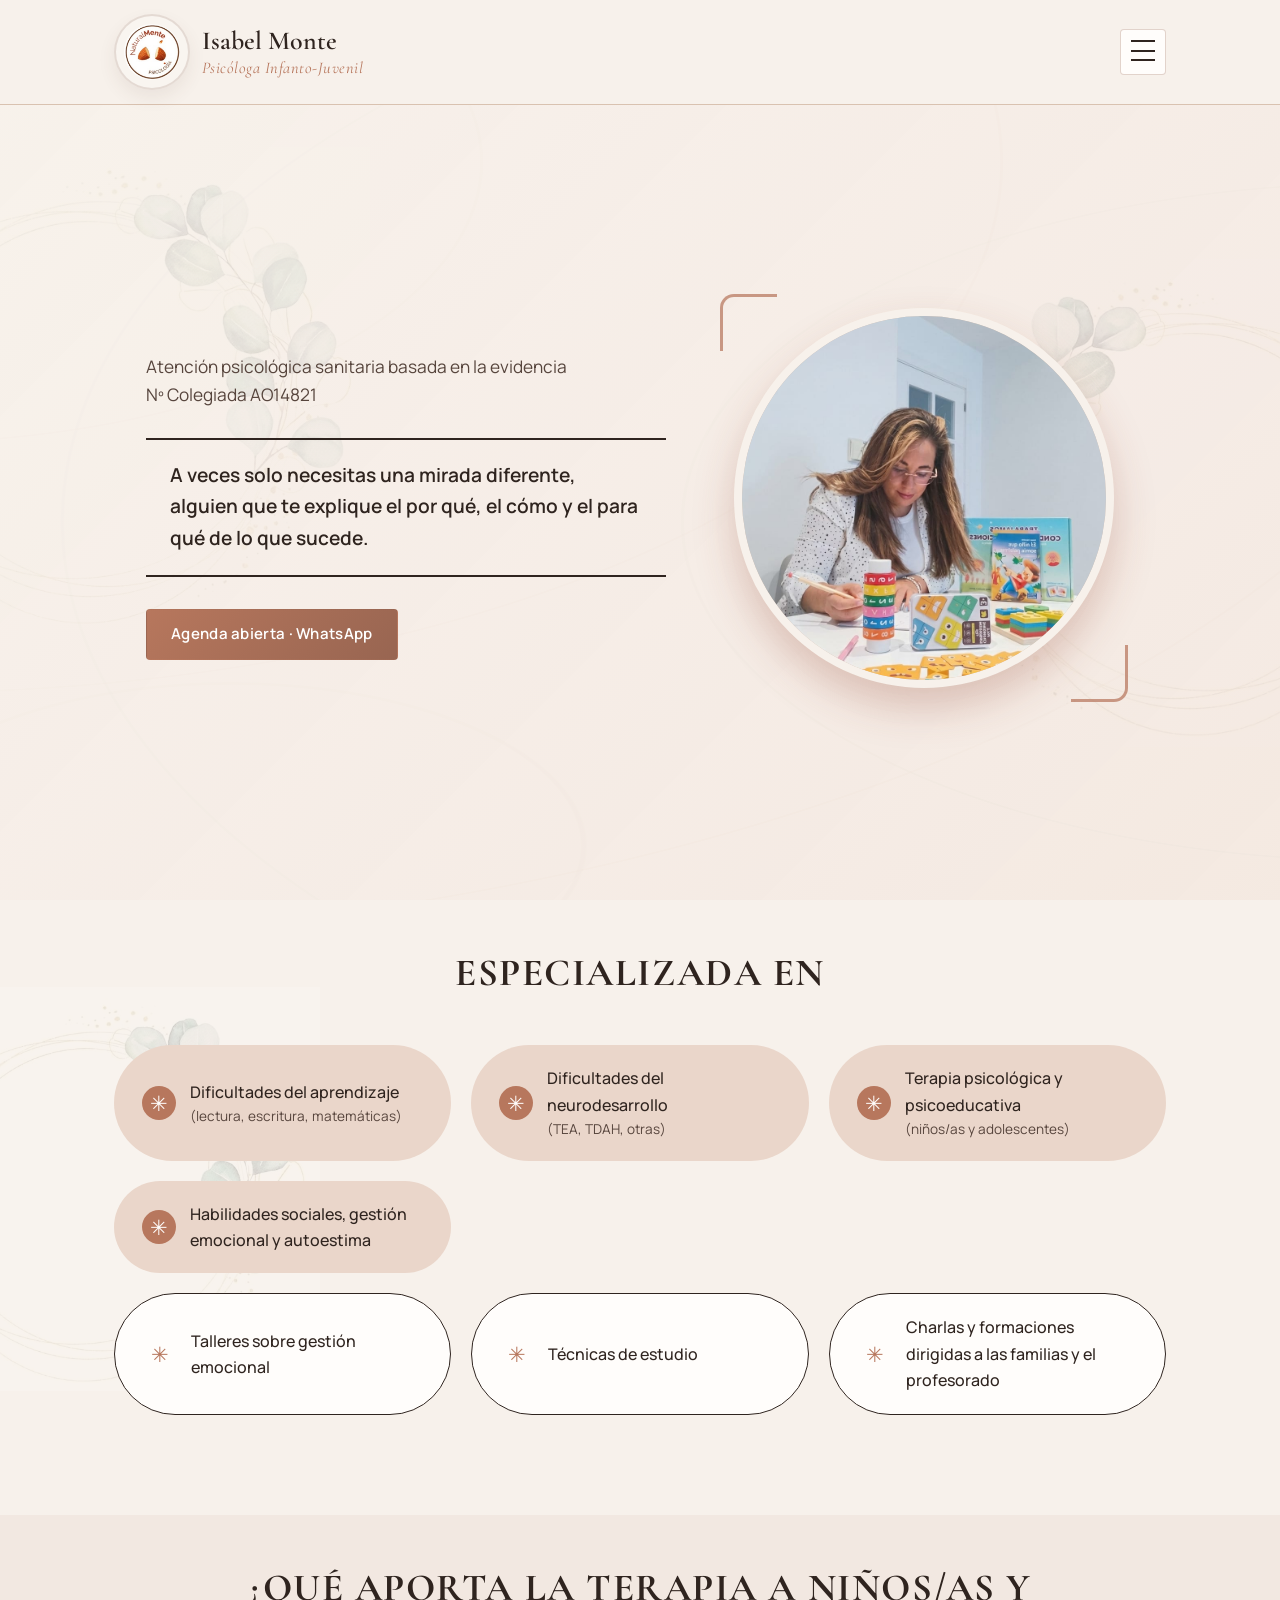
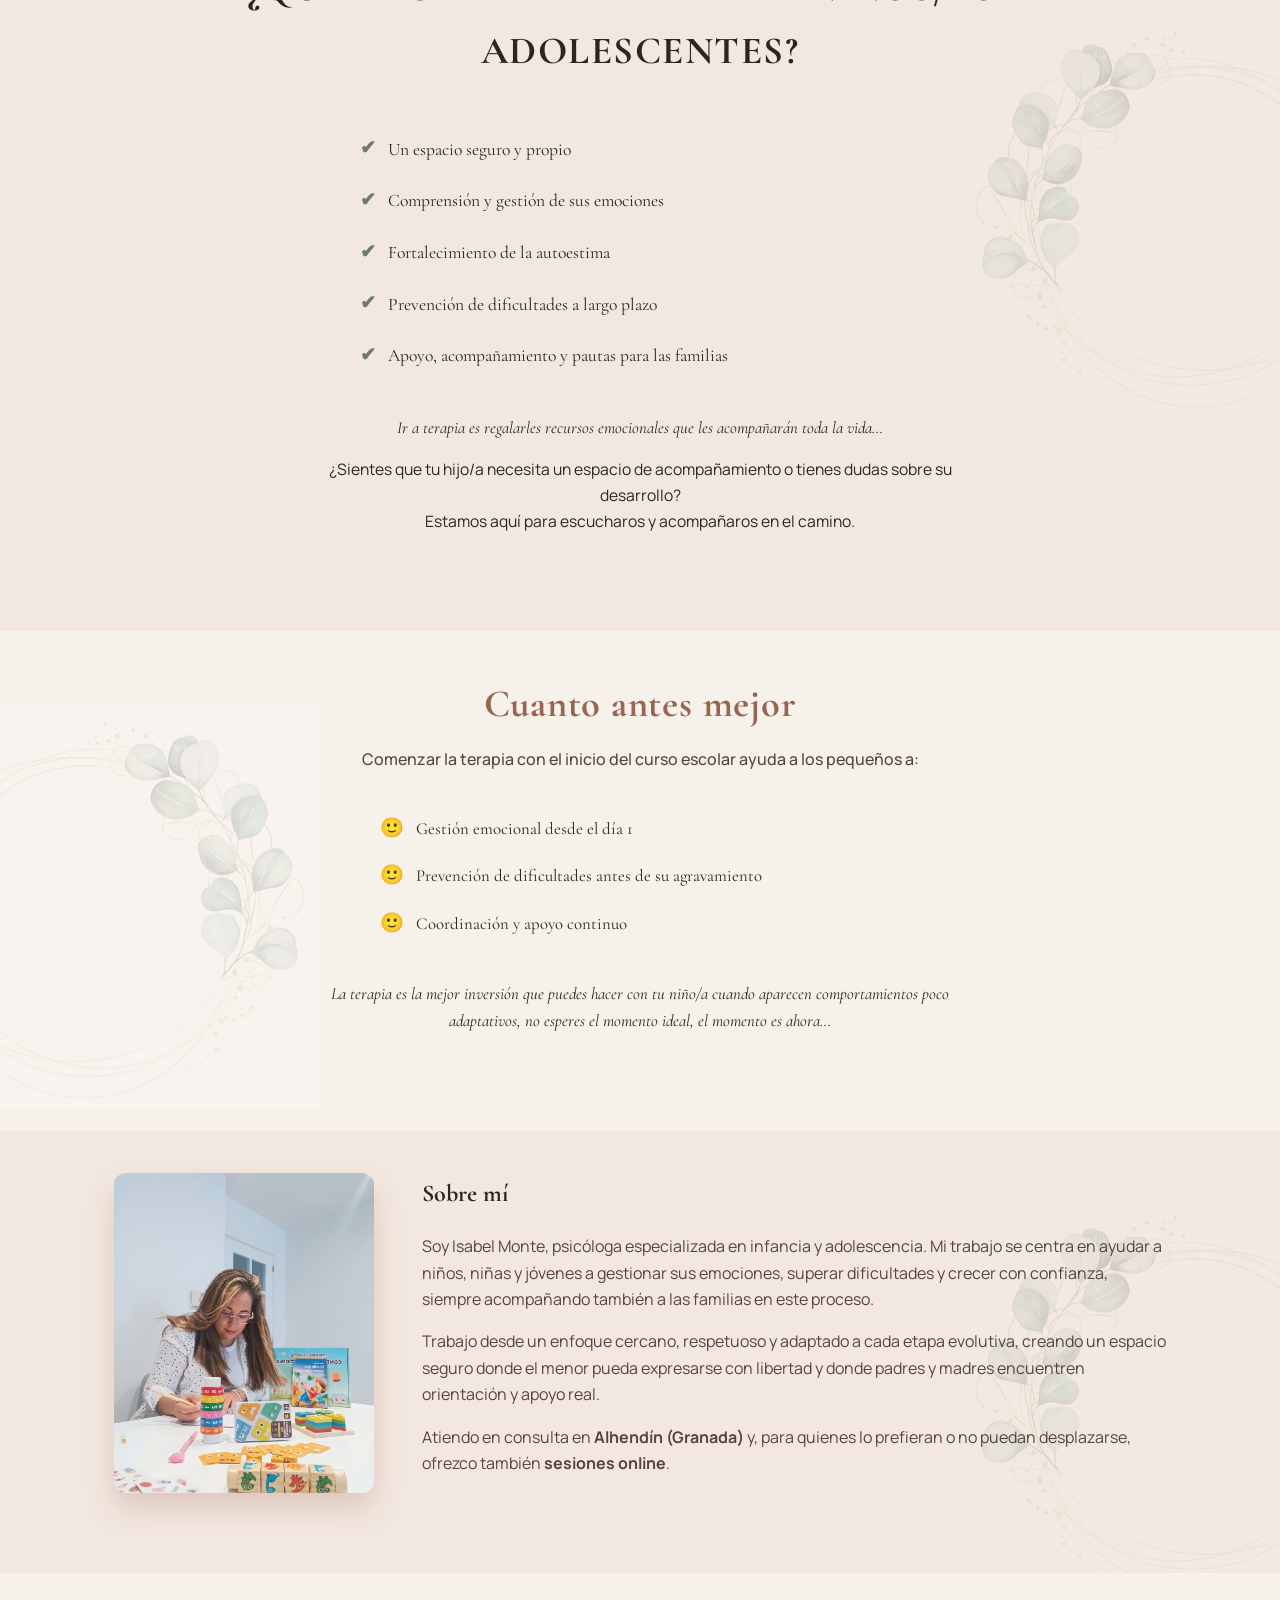
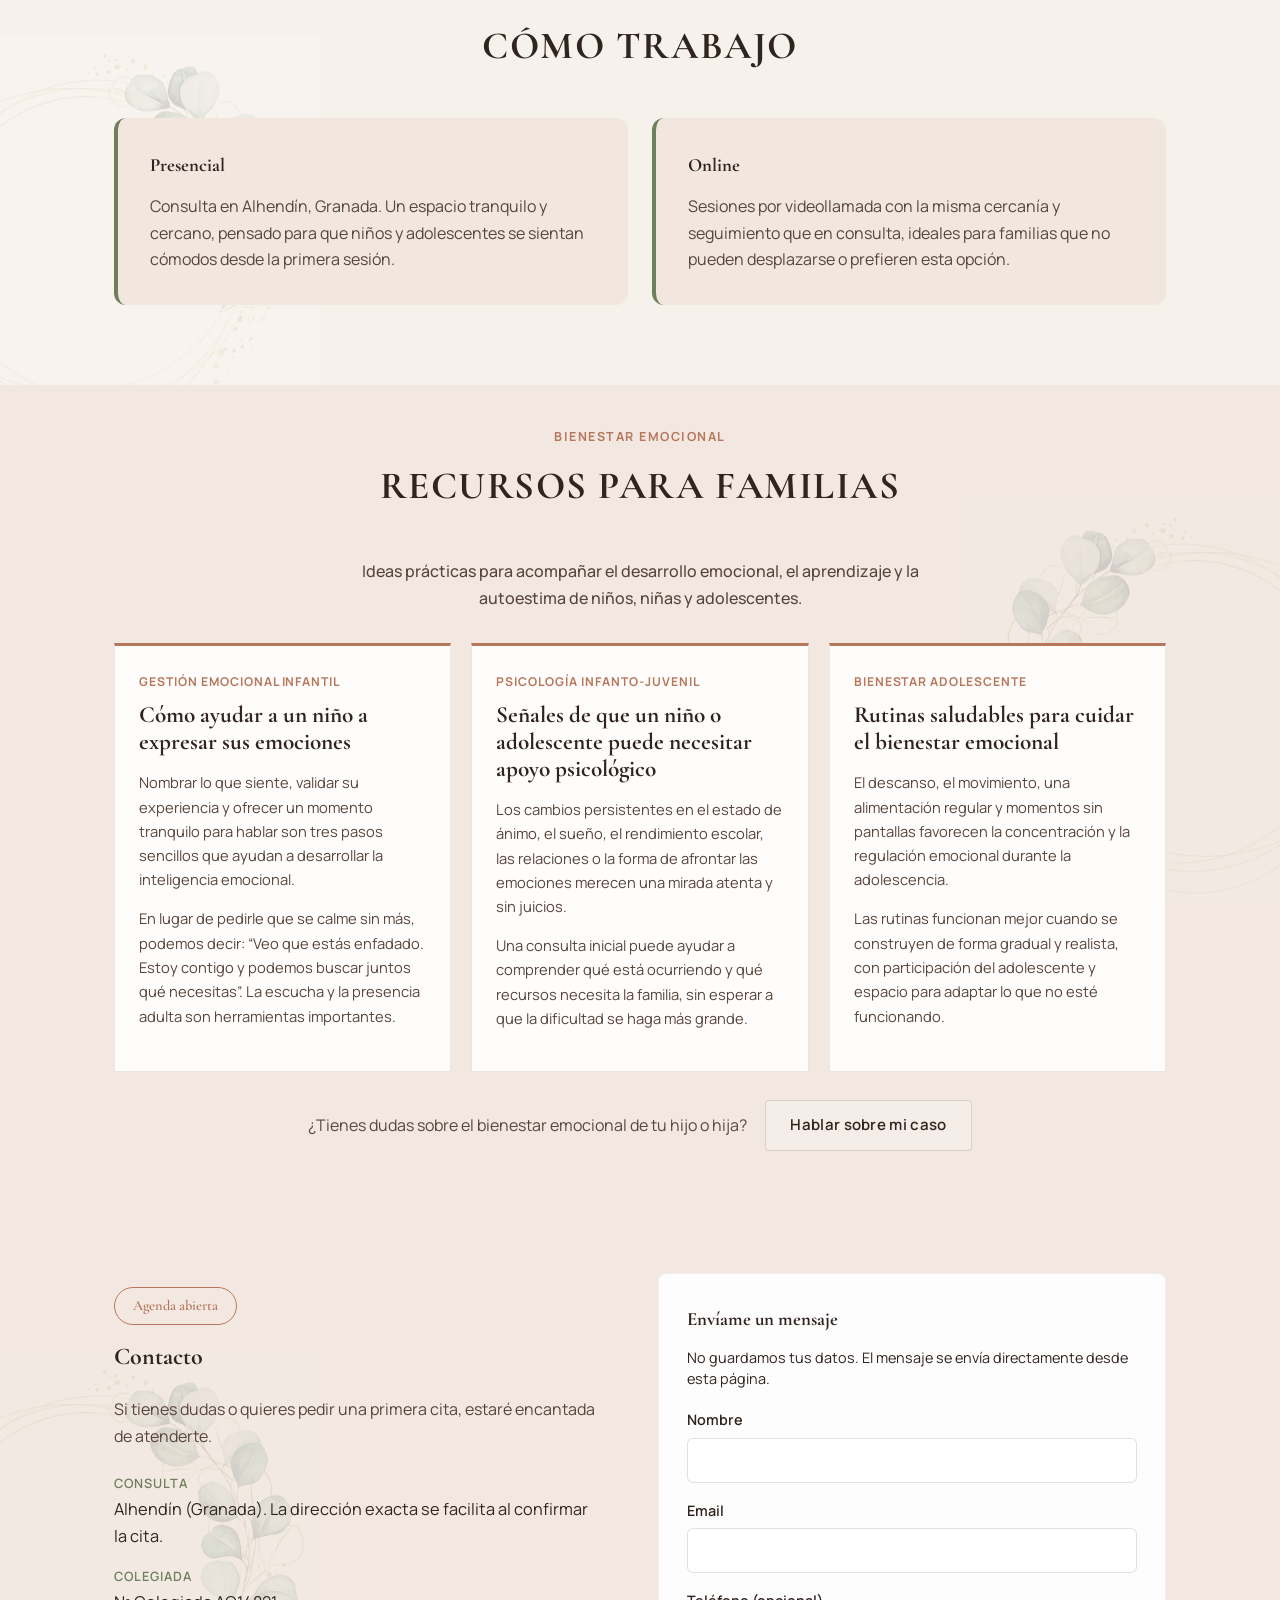
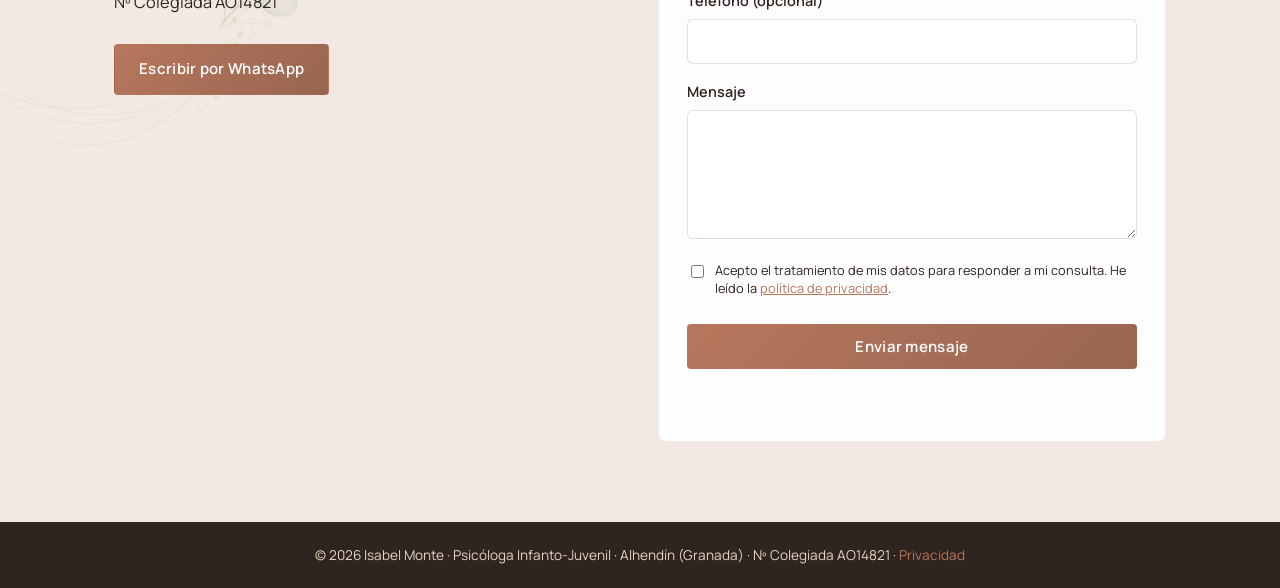
==== index.html @ 9bae4b2d "Initial version of Isabel Monte Psychology website" ====
<!DOCTYPE html>
<html lang="es">
<head>
<meta charset="UTF-8">
<meta name="viewport" content="width=device-width, initial-scale=1.0">
<title>Isabel Monte | Psicóloga Infanto-Juvenil en Alhendín, Granada</title>
<meta name="description" content="Isabel Monte, psicóloga infanto-juvenil en Alhendín (Granada). Atención psicológica sanitaria basada en la evidencia. Nº Colegiada AO14821. Presencial y online.">
<meta property="og:title" content="Isabel Monte | Psicóloga Infanto-Juvenil">
<meta property="og:description" content="Atención psicológica infanto-juvenil en Alhendín y sesiones online.">
<meta property="og:image" content="Pictures/logo.jpg">
<meta property="og:type" content="website">
<link rel="icon" type="image/jpeg" href="Pictures/logo.jpg">


<style type="text/css">@font-face {font-family:'Playfair Display';font-style:normal;font-weight:500;src:url(/cf-fonts/v/playfair-display/5.2.8/cyrillic/wght/normal.woff2);unicode-range:U+0301,U+0400-045F,U+0490-0491,U+04B0-04B1,U+2116;font-display:swap;}@font-face {font-family:'Playfair Display';font-style:normal;font-weight:500;src:url(/cf-fonts/v/playfair-display/5.2.8/latin/wght/normal.woff2);unicode-range:U+0000-00FF,U+0131,U+0152-0153,U+02BB-02BC,U+02C6,U+02DA,U+02DC,U+0304,U+0308,U+0329,U+2000-206F,U+20AC,U+2122,U+2191,U+2193,U+2212,U+2215,U+FEFF,U+FFFD;font-display:swap;}@font-face {font-family:'Playfair Display';font-style:normal;font-weight:500;src:url(/cf-fonts/v/playfair-display/5.2.8/latin-ext/wght/normal.woff2);unicode-range:U+0100-02BA,U+02BD-02C5,U+02C7-02CC,U+02CE-02D7,U+02DD-02FF,U+0304,U+0308,U+0329,U+1D00-1DBF,U+1E00-1E9F,U+1EF2-1EFF,U+2020,U+20A0-20AB,U+20AD-20C0,U+2113,U+2C60-2C7F,U+A720-A7FF;font-display:swap;}@font-face {font-family:'Playfair Display';font-style:normal;font-weight:500;src:url(/cf-fonts/v/playfair-display/5.2.8/vietnamese/wght/normal.woff2);unicode-range:U+0102-0103,U+0110-0111,U+0128-0129,U+0168-0169,U+01A0-01A1,U+01AF-01B0,U+0300-0301,U+0303-0304,U+0308-0309,U+0323,U+0329,U+1EA0-1EF9,U+20AB;font-display:swap;}@font-face {font-family:'Playfair Display';font-style:normal;font-weight:600;src:url(/cf-fonts/v/playfair-display/5.2.8/cyrillic/wght/normal.woff2);unicode-range:U+0301,U+0400-045F,U+0490-0491,U+04B0-04B1,U+2116;font-display:swap;}@font-face {font-family:'Playfair Display';font-style:normal;font-weight:600;src:url(/cf-fonts/v/playfair-display/5.2.8/vietnamese/wght/normal.woff2);unicode-range:U+0102-0103,U+0110-0111,U+0128-0129,U+0168-0169,U+01A0-01A1,U+01AF-01B0,U+0300-0301,U+0303-0304,U+0308-0309,U+0323,U+0329,U+1EA0-1EF9,U+20AB;font-display:swap;}@font-face {font-family:'Playfair Display';font-style:normal;font-weight:600;src:url(/cf-fonts/v/playfair-display/5.2.8/latin/wght/normal.woff2);unicode-range:U+0000-00FF,U+0131,U+0152-0153,U+02BB-02BC,U+02C6,U+02DA,U+02DC,U+0304,U+0308,U+0329,U+2000-206F,U+20AC,U+2122,U+2191,U+2193,U+2212,U+2215,U+FEFF,U+FFFD;font-display:swap;}@font-face {font-family:'Playfair Display';font-style:normal;font-weight:600;src:url(/cf-fonts/v/playfair-display/5.2.8/latin-ext/wght/normal.woff2);unicode-range:U+0100-02BA,U+02BD-02C5,U+02C7-02CC,U+02CE-02D7,U+02DD-02FF,U+0304,U+0308,U+0329,U+1D00-1DBF,U+1E00-1E9F,U+1EF2-1EFF,U+2020,U+20A0-20AB,U+20AD-20C0,U+2113,U+2C60-2C7F,U+A720-A7FF;font-display:swap;}@font-face {font-family:'Playfair Display';font-style:normal;font-weight:700;src:url(/cf-fonts/v/playfair-display/5.2.8/latin/wght/normal.woff2);unicode-range:U+0000-00FF,U+0131,U+0152-0153,U+02BB-02BC,U+02C6,U+02DA,U+02DC,U+0304,U+0308,U+0329,U+2000-206F,U+20AC,U+2122,U+2191,U+2193,U+2212,U+2215,U+FEFF,U+FFFD;font-display:swap;}@font-face {font-family:'Playfair Display';font-style:normal;font-weight:700;src:url(/cf-fonts/v/playfair-display/5.2.8/vietnamese/wght/normal.woff2);unicode-range:U+0102-0103,U+0110-0111,U+0128-0129,U+0168-0169,U+01A0-01A1,U+01AF-01B0,U+0300-0301,U+0303-0304,U+0308-0309,U+0323,U+0329,U+1EA0-1EF9,U+20AB;font-display:swap;}@font-face {font-family:'Playfair Display';font-style:normal;font-weight:700;src:url(/cf-fonts/v/playfair-display/5.2.8/latin-ext/wght/normal.woff2);unicode-range:U+0100-02BA,U+02BD-02C5,U+02C7-02CC,U+02CE-02D7,U+02DD-02FF,U+0304,U+0308,U+0329,U+1D00-1DBF,U+1E00-1E9F,U+1EF2-1EFF,U+2020,U+20A0-20AB,U+20AD-20C0,U+2113,U+2C60-2C7F,U+A720-A7FF;font-display:swap;}@font-face {font-family:'Playfair Display';font-style:normal;font-weight:700;src:url(/cf-fonts/v/playfair-display/5.2.8/cyrillic/wght/normal.woff2);unicode-range:U+0301,U+0400-045F,U+0490-0491,U+04B0-04B1,U+2116;font-display:swap;}@font-face {font-family:'Playfair Display';font-style:italic;font-weight:500;src:url(/cf-fonts/v/playfair-display/5.2.8/latin-ext/wght/italic.woff2);unicode-range:U+0100-02BA,U+02BD-02C5,U+02C7-02CC,U+02CE-02D7,U+02DD-02FF,U+0304,U+0308,U+0329,U+1D00-1DBF,U+1E00-1E9F,U+1EF2-1EFF,U+2020,U+20A0-20AB,U+20AD-20C0,U+2113,U+2C60-2C7F,U+A720-A7FF;font-display:swap;}@font-face {font-family:'Playfair Display';font-style:italic;font-weight:500;src:url(/cf-fonts/v/playfair-display/5.2.8/vietnamese/wght/italic.woff2);unicode-range:U+0102-0103,U+0110-0111,U+0128-0129,U+0168-0169,U+01A0-01A1,U+01AF-01B0,U+0300-0301,U+0303-0304,U+0308-0309,U+0323,U+0329,U+1EA0-1EF9,U+20AB;font-display:swap;}@font-face {font-family:'Playfair Display';font-style:italic;font-weight:500;src:url(/cf-fonts/v/playfair-display/5.2.8/latin/wght/italic.woff2);unicode-range:U+0000-00FF,U+0131,U+0152-0153,U+02BB-02BC,U+02C6,U+02DA,U+02DC,U+0304,U+0308,U+0329,U+2000-206F,U+20AC,U+2122,U+2191,U+2193,U+2212,U+2215,U+FEFF,U+FFFD;font-display:swap;}@font-face {font-family:'Playfair Display';font-style:italic;font-weight:500;src:url(/cf-fonts/v/playfair-display/5.2.8/cyrillic/wght/italic.woff2);unicode-range:U+0301,U+0400-045F,U+0490-0491,U+04B0-04B1,U+2116;font-display:swap;}@font-face {font-family:'Playfair Display';font-style:italic;font-weight:600;src:url(/cf-fonts/v/playfair-display/5.2.8/latin/wght/italic.woff2);unicode-range:U+0000-00FF,U+0131,U+0152-0153,U+02BB-02BC,U+02C6,U+02DA,U+02DC,U+0304,U+0308,U+0329,U+2000-206F,U+20AC,U+2122,U+2191,U+2193,U+2212,U+2215,U+FEFF,U+FFFD;font-display:swap;}@font-face {font-family:'Playfair Display';font-style:italic;font-weight:600;src:url(/cf-fonts/v/playfair-display/5.2.8/vietnamese/wght/italic.woff2);unicode-range:U+0102-0103,U+0110-0111,U+0128-0129,U+0168-0169,U+01A0-01A1,U+01AF-01B0,U+0300-0301,U+0303-0304,U+0308-0309,U+0323,U+0329,U+1EA0-1EF9,U+20AB;font-display:swap;}@font-face {font-family:'Playfair Display';font-style:italic;font-weight:600;src:url(/cf-fonts/v/playfair-display/5.2.8/cyrillic/wght/italic.woff2);unicode-range:U+0301,U+0400-045F,U+0490-0491,U+04B0-04B1,U+2116;font-display:swap;}@font-face {font-family:'Playfair Display';font-style:italic;font-weight:600;src:url(/cf-fonts/v/playfair-display/5.2.8/latin-ext/wght/italic.woff2);unicode-range:U+0100-02BA,U+02BD-02C5,U+02C7-02CC,U+02CE-02D7,U+02DD-02FF,U+0304,U+0308,U+0329,U+1D00-1DBF,U+1E00-1E9F,U+1EF2-1EFF,U+2020,U+20A0-20AB,U+20AD-20C0,U+2113,U+2C60-2C7F,U+A720-A7FF;font-display:swap;}@font-face {font-family:'Baloo 2';font-style:normal;font-weight:600;src:url(/cf-fonts/v/baloo-2/5.2.7/vietnamese/wght/normal.woff2);unicode-range:U+0102-0103,U+0110-0111,U+0128-0129,U+0168-0169,U+01A0-01A1,U+01AF-01B0,U+0300-0301,U+0303-0304,U+0308-0309,U+0323,U+0329,U+1EA0-1EF9,U+20AB;font-display:swap;}@font-face {font-family:'Baloo 2';font-style:normal;font-weight:600;src:url(/cf-fonts/v/baloo-2/5.2.7/latin-ext/wght/normal.woff2);unicode-range:U+0100-02BA,U+02BD-02C5,U+02C7-02CC,U+02CE-02D7,U+02DD-02FF,U+0304,U+0308,U+0329,U+1D00-1DBF,U+1E00-1E9F,U+1EF2-1EFF,U+2020,U+20A0-20AB,U+20AD-20C0,U+2113,U+2C60-2C7F,U+A720-A7FF;font-display:swap;}@font-face {font-family:'Baloo 2';font-style:normal;font-weight:600;src:url(/cf-fonts/v/baloo-2/5.2.7/latin/wght/normal.woff2);unicode-range:U+0000-00FF,U+0131,U+0152-0153,U+02BB-02BC,U+02C6,U+02DA,U+02DC,U+0304,U+0308,U+0329,U+2000-206F,U+20AC,U+2122,U+2191,U+2193,U+2212,U+2215,U+FEFF,U+FFFD;font-display:swap;}@font-face {font-family:'Baloo 2';font-style:normal;font-weight:600;src:url(/cf-fonts/v/baloo-2/5.2.7/devanagari/wght/normal.woff2);unicode-range:U+0900-097F,U+1CD0-1CF9,U+200C-200D,U+20A8,U+20B9,U+20F0,U+25CC,U+A830-A839,U+A8E0-A8FF,U+11B00-11B09;font-display:swap;}@font-face {font-family:'Baloo 2';font-style:normal;font-weight:700;src:url(/cf-fonts/v/baloo-2/5.2.7/devanagari/wght/normal.woff2);unicode-range:U+0900-097F,U+1CD0-1CF9,U+200C-200D,U+20A8,U+20B9,U+20F0,U+25CC,U+A830-A839,U+A8E0-A8FF,U+11B00-11B09;font-display:swap;}@font-face {font-family:'Baloo 2';font-style:normal;font-weight:700;src:url(/cf-fonts/v/baloo-2/5.2.7/latin-ext/wght/normal.woff2);unicode-range:U+0100-02BA,U+02BD-02C5,U+02C7-02CC,U+02CE-02D7,U+02DD-02FF,U+0304,U+0308,U+0329,U+1D00-1DBF,U+1E00-1E9F,U+1EF2-1EFF,U+2020,U+20A0-20AB,U+20AD-20C0,U+2113,U+2C60-2C7F,U+A720-A7FF;font-display:swap;}@font-face {font-family:'Baloo 2';font-style:normal;font-weight:700;src:url(/cf-fonts/v/baloo-2/5.2.7/latin/wght/normal.woff2);unicode-range:U+0000-00FF,U+0131,U+0152-0153,U+02BB-02BC,U+02C6,U+02DA,U+02DC,U+0304,U+0308,U+0329,U+2000-206F,U+20AC,U+2122,U+2191,U+2193,U+2212,U+2215,U+FEFF,U+FFFD;font-display:swap;}@font-face {font-family:'Baloo 2';font-style:normal;font-weight:700;src:url(/cf-fonts/v/baloo-2/5.2.7/vietnamese/wght/normal.woff2);unicode-range:U+0102-0103,U+0110-0111,U+0128-0129,U+0168-0169,U+01A0-01A1,U+01AF-01B0,U+0300-0301,U+0303-0304,U+0308-0309,U+0323,U+0329,U+1EA0-1EF9,U+20AB;font-display:swap;}@font-face {font-family:'Baloo 2';font-style:normal;font-weight:800;src:url(/cf-fonts/v/baloo-2/5.2.7/devanagari/wght/normal.woff2);unicode-range:U+0900-097F,U+1CD0-1CF9,U+200C-200D,U+20A8,U+20B9,U+20F0,U+25CC,U+A830-A839,U+A8E0-A8FF,U+11B00-11B09;font-display:swap;}@font-face {font-family:'Baloo 2';font-style:normal;font-weight:800;src:url(/cf-fonts/v/baloo-2/5.2.7/vietnamese/wght/normal.woff2);unicode-range:U+0102-0103,U+0110-0111,U+0128-0129,U+0168-0169,U+01A0-01A1,U+01AF-01B0,U+0300-0301,U+0303-0304,U+0308-0309,U+0323,U+0329,U+1EA0-1EF9,U+20AB;font-display:swap;}@font-face {font-family:'Baloo 2';font-style:normal;font-weight:800;src:url(/cf-fonts/v/baloo-2/5.2.7/latin/wght/normal.woff2);unicode-range:U+0000-00FF,U+0131,U+0152-0153,U+02BB-02BC,U+02C6,U+02DA,U+02DC,U+0304,U+0308,U+0329,U+2000-206F,U+20AC,U+2122,U+2191,U+2193,U+2212,U+2215,U+FEFF,U+FFFD;font-display:swap;}@font-face {font-family:'Baloo 2';font-style:normal;font-weight:800;src:url(/cf-fonts/v/baloo-2/5.2.7/latin-ext/wght/normal.woff2);unicode-range:U+0100-02BA,U+02BD-02C5,U+02C7-02CC,U+02CE-02D7,U+02DD-02FF,U+0304,U+0308,U+0329,U+1D00-1DBF,U+1E00-1E9F,U+1EF2-1EFF,U+2020,U+20A0-20AB,U+20AD-20C0,U+2113,U+2C60-2C7F,U+A720-A7FF;font-display:swap;}@font-face {font-family:'Poppins';font-style:normal;font-weight:400;src:url(/cf-fonts/s/poppins/5.2.7/devanagari/400/normal.woff2);unicode-range:U+0900-097F,U+1CD0-1CF9,U+200C-200D,U+20A8,U+20B9,U+20F0,U+25CC,U+A830-A839,U+A8E0-A8FF,U+11B00-11B09;font-display:swap;}@font-face {font-family:'Poppins';font-style:normal;font-weight:400;src:url(/cf-fonts/s/poppins/5.2.7/latin-ext/400/normal.woff2);unicode-range:U+0100-02BA,U+02BD-02C5,U+02C7-02CC,U+02CE-02D7,U+02DD-02FF,U+0304,U+0308,U+0329,U+1D00-1DBF,U+1E00-1E9F,U+1EF2-1EFF,U+2020,U+20A0-20AB,U+20AD-20C0,U+2113,U+2C60-2C7F,U+A720-A7FF;font-display:swap;}@font-face {font-family:'Poppins';font-style:normal;font-weight:400;src:url(/cf-fonts/s/poppins/5.2.7/latin/400/normal.woff2);unicode-range:U+0000-00FF,U+0131,U+0152-0153,U+02BB-02BC,U+02C6,U+02DA,U+02DC,U+0304,U+0308,U+0329,U+2000-206F,U+20AC,U+2122,U+2191,U+2193,U+2212,U+2215,U+FEFF,U+FFFD;font-display:swap;}@font-face {font-family:'Poppins';font-style:normal;font-weight:500;src:url(/cf-fonts/s/poppins/5.2.7/latin-ext/500/normal.woff2);unicode-range:U+0100-02BA,U+02BD-02C5,U+02C7-02CC,U+02CE-02D7,U+02DD-02FF,U+0304,U+0308,U+0329,U+1D00-1DBF,U+1E00-1E9F,U+1EF2-1EFF,U+2020,U+20A0-20AB,U+20AD-20C0,U+2113,U+2C60-2C7F,U+A720-A7FF;font-display:swap;}@font-face {font-family:'Poppins';font-style:normal;font-weight:500;src:url(/cf-fonts/s/poppins/5.2.7/devanagari/500/normal.woff2);unicode-range:U+0900-097F,U+1CD0-1CF9,U+200C-200D,U+20A8,U+20B9,U+20F0,U+25CC,U+A830-A839,U+A8E0-A8FF,U+11B00-11B09;font-display:swap;}@font-face {font-family:'Poppins';font-style:normal;font-weight:500;src:url(/cf-fonts/s/poppins/5.2.7/latin/500/normal.woff2);unicode-range:U+0000-00FF,U+0131,U+0152-0153,U+02BB-02BC,U+02C6,U+02DA,U+02DC,U+0304,U+0308,U+0329,U+2000-206F,U+20AC,U+2122,U+2191,U+2193,U+2212,U+2215,U+FEFF,U+FFFD;font-display:swap;}@font-face {font-family:'Poppins';font-style:normal;font-weight:600;src:url(/cf-fonts/s/poppins/5.2.7/devanagari/600/normal.woff2);unicode-range:U+0900-097F,U+1CD0-1CF9,U+200C-200D,U+20A8,U+20B9,U+20F0,U+25CC,U+A830-A839,U+A8E0-A8FF,U+11B00-11B09;font-display:swap;}@font-face {font-family:'Poppins';font-style:normal;font-weight:600;src:url(/cf-fonts/s/poppins/5.2.7/latin/600/normal.woff2);unicode-range:U+0000-00FF,U+0131,U+0152-0153,U+02BB-02BC,U+02C6,U+02DA,U+02DC,U+0304,U+0308,U+0329,U+2000-206F,U+20AC,U+2122,U+2191,U+2193,U+2212,U+2215,U+FEFF,U+FFFD;font-display:swap;}@font-face {font-family:'Poppins';font-style:normal;font-weight:600;src:url(/cf-fonts/s/poppins/5.2.7/latin-ext/600/normal.woff2);unicode-range:U+0100-02BA,U+02BD-02C5,U+02C7-02CC,U+02CE-02D7,U+02DD-02FF,U+0304,U+0308,U+0329,U+1D00-1DBF,U+1E00-1E9F,U+1EF2-1EFF,U+2020,U+20A0-20AB,U+20AD-20C0,U+2113,U+2C60-2C7F,U+A720-A7FF;font-display:swap;}@font-face {font-family:'Poppins';font-style:normal;font-weight:700;src:url(/cf-fonts/s/poppins/5.2.7/devanagari/700/normal.woff2);unicode-range:U+0900-097F,U+1CD0-1CF9,U+200C-200D,U+20A8,U+20B9,U+20F0,U+25CC,U+A830-A839,U+A8E0-A8FF,U+11B00-11B09;font-display:swap;}@font-face {font-family:'Poppins';font-style:normal;font-weight:700;src:url(/cf-fonts/s/poppins/5.2.7/latin/700/normal.woff2);unicode-range:U+0000-00FF,U+0131,U+0152-0153,U+02BB-02BC,U+02C6,U+02DA,U+02DC,U+0304,U+0308,U+0329,U+2000-206F,U+20AC,U+2122,U+2191,U+2193,U+2212,U+2215,U+FEFF,U+FFFD;font-display:swap;}@font-face {font-family:'Poppins';font-style:normal;font-weight:700;src:url(/cf-fonts/s/poppins/5.2.7/latin-ext/700/normal.woff2);unicode-range:U+0100-02BA,U+02BD-02C5,U+02C7-02CC,U+02CE-02D7,U+02DD-02FF,U+0304,U+0308,U+0329,U+1D00-1DBF,U+1E00-1E9F,U+1EF2-1EFF,U+2020,U+20A0-20AB,U+20AD-20C0,U+2113,U+2C60-2C7F,U+A720-A7FF;font-display:swap;}</style>
<link rel="stylesheet" href="styles.css">
</head>
<body>

<header class="site-header">
  <div class="container header-inner">
    <div class="brand-lockup">
      <a href="#inicio" class="logo-badge" aria-label="Ir al inicio">
        <img src="Pictures/logo.jpg" alt="Isabel Monte Psicóloga" class="site-logo">
      </a>
      <div class="brand-copy">
        <strong>Isabel Monte</strong>
        <span>Psicóloga Infanto-Juvenil</span>
      </div>
    </div>
    <nav class="main-nav">
      <a href="#inicio" data-tooltip="Volvamos al inicio">Inicio</a>
      <a href="#especialidades" data-tooltip="Conoce mis especialidades">Especialidades</a>
      <a href="#beneficios" data-tooltip="Descubre cómo puede ayudar la terapia">Por qué la terapia</a>
      <a href="#sobre-mi" data-tooltip="Conoce un poco más sobre mí">Sobre mí</a>
      <a href="#blog" data-tooltip="Ideas para cuidar el bienestar">Blog</a>
      <a href="#contacto" data-tooltip="Estoy aquí para escucharte">Contacto</a>
      <a href="#contacto" class="nav-panel-cta" data-tooltip="Damos el primer paso juntas">Pedir cita</a>
    </nav>
    <button class="menu-toggle" type="button" aria-controls="mainMenu" aria-expanded="false" aria-label="Abrir menú">
      <span></span><span></span><span></span>
    </button>
  </div>
</header>
<div class="menu-backdrop" aria-hidden="true"></div>

<main>

  <section id="inicio" class="hero">
    <div class="container hero-inner">
      <div class="hero-text">
        <p class="hero-sanitary">Atención psicológica sanitaria basada en la evidencia<br>Nº Colegiada AO14821</p>

        <blockquote class="hero-quote">
          A veces solo necesitas una mirada diferente, alguien que te explique el por qué, el cómo y el para qué de lo que sucede.
        </blockquote>

        <div class="hero-actions">
          <a href="https://wa.me/34614727300" target="_blank" rel="noopener" class="btn btn-primary has-tooltip" data-tooltip="Escríbeme y hablamos con calma">Agenda abierta · WhatsApp</a>
        </div>
      </div>
      <div class="hero-visual" aria-hidden="true">
        <div class="hero-circle">
          <img src="Pictures/isabel-foto.jpg" alt="Isabel Monte, psicóloga infanto-juvenil">
        </div>
      </div>
    </div>
  </section>

  <section id="especialidades" class="section">
    <div class="container">
      <h2 class="section-title">Especializada en</h2>
      <div class="pill-grid">
        <div class="pill-box">
          <span class="pill-icon">✳</span>
          <p>Dificultades del aprendizaje <span>(lectura, escritura, matemáticas)</span></p>
        </div>
        <div class="pill-box">
          <span class="pill-icon">✳</span>
          <p>Dificultades del neurodesarrollo <span>(TEA, TDAH, otras)</span></p>
        </div>
        <div class="pill-box">
          <span class="pill-icon">✳</span>
          <p>Terapia psicológica y psicoeducativa <span>(niños/as y adolescentes)</span></p>
        </div>
        <div class="pill-box">
          <span class="pill-icon">✳</span>
          <p>Habilidades sociales, gestión emocional y autoestima</p>
        </div>
      </div>

      <div class="pill-grid pill-grid-outline">
        <div class="pill-box pill-outline">
          <span class="pill-icon pill-icon-alt">✳</span>
          <p>Talleres sobre gestión emocional</p>
        </div>
        <div class="pill-box pill-outline">
          <span class="pill-icon pill-icon-alt">✳</span>
          <p>Técnicas de estudio</p>
        </div>
        <div class="pill-box pill-outline">
          <span class="pill-icon pill-icon-alt">✳</span>
          <p>Charlas y formaciones dirigidas a las familias y el profesorado</p>
        </div>
      </div>
    </div>
  </section>

  <section id="beneficios" class="section section-alt">
    <div class="container">
      <h2 class="section-title">¿Qué aporta la terapia a niños/as y adolescentes?</h2>
      <ul class="check-list">
        <li><span class="check-icon">✔</span> Un espacio seguro y propio</li>
        <li><span class="check-icon">✔</span> Comprensión y gestión de sus emociones</li>
        <li><span class="check-icon">✔</span> Fortalecimiento de la autoestima</li>
        <li><span class="check-icon">✔</span> Prevención de dificultades a largo plazo</li>
        <li><span class="check-icon">✔</span> Apoyo, acompañamiento y pautas para las familias</li>
      </ul>
      <p class="quote-line">Ir a terapia es regalarles recursos emocionales que les acompañarán toda la vida&hellip;</p>
      <p class="quote-line quote-line-question">¿Sientes que tu hijo/a necesita un espacio de acompañamiento o tienes dudas sobre su desarrollo?<br>Estamos aquí para escucharos y acompañaros en el camino.</p>
    </div>
  </section>

  <section id="cuanto-antes" class="section">
    <div class="container cuanto-antes-inner">
      <h2 class="accent-title">Cuanto antes mejor</h2>
      <p class="section-intro">Comenzar la terapia con el inicio del curso escolar ayuda a los pequeños a:</p>
      <ul class="smiley-list">
        <li><span class="smiley-icon">🙂</span> Gestión emocional desde el día 1</li>
        <li><span class="smiley-icon">🙂</span> Prevención de dificultades antes de su agravamiento</li>
        <li><span class="smiley-icon">🙂</span> Coordinación y apoyo continuo</li>
      </ul>
      <p class="quote-line">La terapia es la mejor inversión que puedes hacer con tu niño/a cuando aparecen comportamientos poco adaptativos, no esperes el momento ideal, el momento es ahora&hellip;</p>
    </div>
  </section>

  <section id="sobre-mi" class="section section-alt">
    <div class="container about-inner">
      <img class="about-photo" src="Pictures/isabel-foto.jpg" alt="Isabel Monte, psicóloga infanto-juvenil, trabajando con material psicoeducativo">
      <div class="about-text">
        <h2>Sobre mí</h2>
        <p>Soy Isabel Monte, psicóloga especializada en infancia y adolescencia. Mi trabajo se centra en ayudar a niños, niñas y jóvenes a gestionar sus emociones, superar dificultades y crecer con confianza, siempre acompañando también a las familias en este proceso.</p>
        <p>Trabajo desde un enfoque cercano, respetuoso y adaptado a cada etapa evolutiva, creando un espacio seguro donde el menor pueda expresarse con libertad y donde padres y madres encuentren orientación y apoyo real.</p>
        <p>Atiendo en consulta en <strong>Alhendín (Granada)</strong> y, para quienes lo prefieran o no puedan desplazarse, ofrezco también <strong>sesiones online</strong>.</p>
      </div>
    </div>
  </section>

  <section id="modalidad" class="section">
    <div class="container">
      <h2 class="section-title">Cómo trabajo</h2>
      <div class="modalidad-grid">
        <div class="modalidad-card">
          <h3>Presencial</h3>
          <p>Consulta en Alhendín, Granada. Un espacio tranquilo y cercano, pensado para que niños y adolescentes se sientan cómodos desde la primera sesión.</p>
        </div>
        <div class="modalidad-card">
          <h3>Online</h3>
          <p>Sesiones por videollamada con la misma cercanía y seguimiento que en consulta, ideales para familias que no pueden desplazarse o prefieren esta opción.</p>
        </div>
      </div>
    </div>
  </section>

  <section id="blog" class="section section-alt">
    <div class="container">
      <p class="section-kicker">Bienestar emocional</p>
      <h2 class="section-title">Recursos para familias</h2>
      <p class="section-intro">Ideas prácticas para acompañar el desarrollo emocional, el aprendizaje y la autoestima de niños, niñas y adolescentes.</p>

      <div class="blog-grid">
        <article class="blog-card">
          <p class="blog-topic">Gestión emocional infantil</p>
          <h3>Cómo ayudar a un niño a expresar sus emociones</h3>
          <p>Nombrar lo que siente, validar su experiencia y ofrecer un momento tranquilo para hablar son tres pasos sencillos que ayudan a desarrollar la inteligencia emocional.</p>
          <p>En lugar de pedirle que se calme sin más, podemos decir: “Veo que estás enfadado. Estoy contigo y podemos buscar juntos qué necesitas”. La escucha y la presencia adulta son herramientas importantes.</p>
        </article>

        <article class="blog-card">
          <p class="blog-topic">Psicología infanto-juvenil</p>
          <h3>Señales de que un niño o adolescente puede necesitar apoyo psicológico</h3>
          <p>Los cambios persistentes en el estado de ánimo, el sueño, el rendimiento escolar, las relaciones o la forma de afrontar las emociones merecen una mirada atenta y sin juicios.</p>
          <p>Una consulta inicial puede ayudar a comprender qué está ocurriendo y qué recursos necesita la familia, sin esperar a que la dificultad se haga más grande.</p>
        </article>

        <article class="blog-card">
          <p class="blog-topic">Bienestar adolescente</p>
          <h3>Rutinas saludables para cuidar el bienestar emocional</h3>
          <p>El descanso, el movimiento, una alimentación regular y momentos sin pantallas favorecen la concentración y la regulación emocional durante la adolescencia.</p>
          <p>Las rutinas funcionan mejor cuando se construyen de forma gradual y realista, con participación del adolescente y espacio para adaptar lo que no esté funcionando.</p>
        </article>
      </div>

      <div class="blog-cta">
        <p>¿Tienes dudas sobre el bienestar emocional de tu hijo o hija?</p>
        <a href="#contacto" class="btn btn-outline">Hablar sobre mi caso</a>
      </div>
    </div>
  </section>

  <section id="contacto" class="section section-alt">
    <div class="container contact-inner">
      <div class="contact-info">
        <p class="agenda-abierta">Agenda abierta</p>
        <h2>Contacto</h2>
        <p>Si tienes dudas o quieres pedir una primera cita, estaré encantada de atenderte.</p>
        <ul class="contact-list">
          <li>
            <span class="contact-label">Consulta</span>
            <span>Alhendín (Granada). La dirección exacta se facilita al confirmar la cita.</span>
          </li>
          <li>
            <span class="contact-label">Colegiada</span>
            <span>Nº Colegiada AO14821</span>
          </li>
        </ul>
        <a class="btn btn-primary" href="https://wa.me/34614727300" target="_blank" rel="noopener">Escribir por WhatsApp</a>
      </div>

      <form class="contact-form" id="contactForm" action="https://formsubmit.co/ajax/isabelitablada@gmail.com" method="POST" novalidate>
        <h3>Envíame un mensaje</h3>
        <p class="privacy-note">No guardamos tus datos. El mensaje se envía directamente desde esta página.</p>

        <input type="hidden" name="_captcha" value="false">
        <input type="hidden" name="_template" value="table">
        <input type="hidden" name="_subject" value="Nueva consulta web - Isabel Monte">
        <input type="hidden" name="_autoresponse" value="Hola, gracias por contactar con Isabel Monte, Psicóloga Infanto-Juvenil. Hemos recibido correctamente tu mensaje y nos pondremos en contacto contigo lo antes posible. Un saludo, Isabel Monte Psicóloga.">

        <div class="honeypot" aria-hidden="true">
          <label for="website">No rellenar este campo</label>
          <input type="text" id="website" name="website" tabindex="-1" autocomplete="off">
        </div>

        <label for="nombre">Nombre</label>
        <input type="text" id="nombre" name="nombre" required>

        <label for="email">Email</label>
        <input type="email" id="email" name="email" required>

        <label for="telefono">Teléfono (opcional)</label>
        <input type="tel" id="telefono" name="telefono">

        <label for="mensaje">Mensaje</label>
        <textarea id="mensaje" name="mensaje" rows="5" required></textarea>

        <label class="consent-label" for="consentimiento">
          <input type="checkbox" id="consentimiento" name="consentimiento" required>
          <span>Acepto el tratamiento de mis datos para responder a mi consulta. He leído la <a href="privacy.html" target="_blank" rel="noopener">política de privacidad</a>.</span>
        </label>

        <button type="submit" class="btn btn-primary">Enviar mensaje</button>
        <p class="form-status" aria-live="polite"></p>
      </form>
    </div>
  </section>

</main>

<footer class="site-footer">
  <div class="container footer-inner">
    <p>&copy; <span id="year"></span> Isabel Monte · Psicóloga Infanto-Juvenil · Alhendín (Granada) · Nº Colegiada AO14821 · <a href="privacy.html">Privacidad</a></p>
  </div>
</footer>

<script>
  document.getElementById('year').textContent = new Date().getFullYear();

  const siteHeader = document.querySelector('.site-header');
  const internalLinks = document.querySelectorAll('a[href^="#"]');
  const menuToggle = document.querySelector('.menu-toggle');
  const mainNav = document.querySelector('.main-nav');
  const menuBackdrop = document.querySelector('.menu-backdrop');

  function closeMenu() {
    mainNav.classList.remove('is-open');
    menuBackdrop.classList.remove('is-visible');
    menuToggle.setAttribute('aria-expanded', 'false');
    menuToggle.setAttribute('aria-label', 'Abrir menú');
    document.body.classList.remove('menu-open');
  }

  menuToggle.addEventListener('click', function () {
    const isOpen = mainNav.classList.toggle('is-open');
    menuBackdrop.classList.toggle('is-visible', isOpen);
    menuToggle.setAttribute('aria-expanded', String(isOpen));
    menuToggle.setAttribute('aria-label', isOpen ? 'Cerrar menú' : 'Abrir menú');
    document.body.classList.toggle('menu-open', isOpen);
  });

  menuBackdrop.addEventListener('click', closeMenu);

  function scrollToSection(target) {
    const headerHeight = siteHeader.getBoundingClientRect().height;
    const anchorContent = target.id === 'sobre-mi'
      ? target.querySelector('.about-photo')
      : target.querySelector('h1, h2');
    const targetTop = (anchorContent || target).getBoundingClientRect().top + window.scrollY;
    const offset = headerHeight;
    const main = document.querySelector('main');
    const desiredTop = Math.max(0, targetTop - offset);

    main.style.paddingBottom = '0px';
    const maxScroll = document.documentElement.scrollHeight - window.innerHeight;
    const extraBottomSpace = Math.max(0, desiredTop - maxScroll + 12);
    main.style.paddingBottom = `${extraBottomSpace}px`;

    requestAnimationFrame(function () {
      window.scrollTo({ top: desiredTop, behavior: 'smooth' });
    });
  }

  internalLinks.forEach(function (link) {
    link.addEventListener('click', function (event) {
      const target = document.querySelector(link.getAttribute('href'));

      if (!target) return;

      event.preventDefault();
      closeMenu();
      history.pushState(null, '', link.getAttribute('href'));
      scrollToSection(target);
    });
  });

  if (window.location.hash) {
    const initialTarget = document.querySelector(window.location.hash);

    if (initialTarget) {
      setTimeout(function () {
        scrollToSection(initialTarget);
      }, 500);
    }
  }

  const form = document.getElementById('contactForm');
  const formStatus = document.querySelector('.form-status');

  form.addEventListener('submit', async function (event) {
    event.preventDefault();

    const nombre = form.querySelector('#nombre').value.trim();
    const email = form.querySelector('#email').value.trim();
    const mensaje = form.querySelector('#mensaje').value.trim();
    const consentimiento = form.querySelector('#consentimiento').checked;
    const honeypot = form.querySelector('#website').value.trim();
    const submitButton = form.querySelector('button[type="submit"]');

    formStatus.textContent = '';
    formStatus.classList.remove('success', 'error');

    if (honeypot) return;

    if (!nombre || !email || !mensaje || !consentimiento) {
      formStatus.textContent = 'Por favor, completa los campos obligatorios y acepta la política de privacidad.';
      formStatus.classList.add('error');
      return;
    }

    const formData = new FormData(form);

    submitButton.disabled = true;
    submitButton.textContent = 'Enviando...';

    try {
      const response = await fetch(form.action, {
        method: 'POST',
        body: formData,
        headers: {
          'Accept': 'application/json'
        }
      });

      if (response.ok) {
        form.reset();
        formStatus.textContent = '¡Gracias! Tu mensaje se ha enviado correctamente.';
        formStatus.classList.add('success');
      } else {
        throw new Error('Error al enviar');
      }
    } catch (error) {
      formStatus.textContent = 'No se pudo enviar el mensaje. Inténtalo de nuevo más tarde.';
      formStatus.classList.add('error');
    } finally {
      submitButton.disabled = false;
      submitButton.textContent = 'Enviar mensaje';
    }
  });
</script>

</body>
</html>
---- styles.css ----
@import url('https://fonts.googleapis.com/css2?family=Cormorant+Garamond:wght@400;500;600;700&family=Manrope:wght@400;500;600;700&display=swap');

/* ---------- Base & variables ---------- */
:root {
  --color-bg: #f7f1eb;
  --color-bg-alt: #f1e7df;
  --color-blush: #ead6ca;
  --color-blush-light: #f5eae4;
  --color-brown-dark: #2f241f;
  --color-brown: #57453d;
  --color-terracotta: #b7775d;
  --color-rust: #986551;
  --color-sand: #d9c2b0;
  --color-green: #6e7f5e;
  --color-cream: #fffdfb;
  --font-heading: 'Cormorant Garamond', 'Playfair Display', Georgia, serif;
  --font-accent: 'Cormorant Garamond', 'Georgia', serif;
  --font-body: 'Manrope', 'Segoe UI', sans-serif;
  --anchor-offset: 105px;
  --radius: 12px;
  --shadow-soft: 0 12px 26px rgba(63, 42, 34, 0.06);
}

* { box-sizing: border-box; }

img { max-width: 100%; height: auto; }

html {
  scroll-behavior: smooth;
  scroll-padding-top: var(--anchor-offset);
}

body {
  margin: 0;
  font-family: var(--font-body);
  color: var(--color-brown-dark);
  background-color: var(--color-bg);
  line-height: 1.65;
  overflow-x: hidden;
}

body::before {
  content: "";
  position: fixed;
  inset: 0;
  z-index: 0;
  pointer-events: none;
  opacity: 0.95;
  background-image:
    repeating-radial-gradient(ellipse 520px 250px at -8% 18%, transparent 0 62px, rgba(183, 119, 93, 0.2) 63px 65px, transparent 66px 100%),
    repeating-radial-gradient(ellipse 620px 300px at 108% 58%, transparent 0 78px, rgba(110, 127, 94, 0.18) 79px 81px, transparent 82px 100%),
    radial-gradient(ellipse 500px 230px at 18% 94%, transparent 0 70%, rgba(152, 101, 81, 0.16) 70.3% 71%, transparent 71.4%);
}

header, main, footer { position: relative; z-index: 1; }

h1, h2, h3 {
  font-family: var(--font-heading);
  color: var(--color-brown-dark);
  margin-top: 0;
}

p { color: var(--color-brown); }

a { color: var(--color-terracotta); text-decoration: none; }
a:hover { text-decoration: underline; }

.container {
  max-width: 1100px;
  margin: 0 auto;
  padding: 0 24px;
}

.section { padding: 42px 0 80px; }
.section-alt { background-color: rgba(241, 231, 223, 0.8); }
section {
  position: relative;
  isolation: isolate;
  scroll-margin-top: var(--anchor-offset);
  overflow: hidden;
}

section:not(.hero)::after {
  content: "";
  position: absolute;
  top: 12%;
  right: -110px;
  z-index: 0;
  width: 430px;
  height: 430px;
  pointer-events: none;
  opacity: 0.16;
  background-image: url("Pictures/eucalyptus.jpg");
  background-repeat: no-repeat;
  background-position: center;
  background-size: contain;
  mix-blend-mode: multiply;
}

section:nth-of-type(even)::after {
  right: auto;
  left: -110px;
  transform: scaleX(-1);
}

section > .container { position: relative; z-index: 1; }

.section-title {
  font-size: clamp(2rem, 3vw, 3rem);
  text-align: center;
  margin-bottom: 40px;
  text-transform: uppercase;
  letter-spacing: 0.04em;
}

.section-intro {
  text-align: center;
  max-width: 600px;
  margin: 0 auto 32px;
  font-weight: 500;
}

.section-kicker {
  margin: 0 0 8px;
  text-align: center;
  color: var(--color-terracotta);
  font-size: 0.78rem;
  font-weight: 700;
  letter-spacing: 0.12em;
  text-transform: uppercase;
}

/* ---------- Buttons ---------- */
.btn {
  display: inline-block;
  padding: 12px 24px;
  border-radius: 4px;
  font-weight: 600;
  font-size: 0.94rem;
  transition: all 0.2s ease;
  border: 1px solid transparent;
  cursor: pointer;
  font-family: var(--font-body);
  letter-spacing: 0.02em;
}

.btn-primary {
  background: linear-gradient(135deg, var(--color-terracotta) 0%, var(--color-rust) 100%);
  color: #fff;
  box-shadow: none;
}
.btn-primary:hover {
  background: linear-gradient(135deg, var(--color-rust) 0%, var(--color-terracotta) 100%);
  text-decoration: none;
  transform: translateY(-1px);
}

.btn-outline {
  background-color: rgba(255,255,255,0.25);
  border-color: rgba(47, 36, 31, 0.15);
  color: var(--color-brown-dark);
}
.btn-outline:hover {
  background-color: var(--color-brown-dark);
  color: #fff;
  text-decoration: none;
}

/* ---------- Header ---------- */
.site-header {
  background-color: var(--color-bg);
  border-bottom: 1px solid var(--color-sand);
  position: sticky;
  top: 0;
  z-index: 120;
}

.header-inner {
  display: flex;
  align-items: center;
  justify-content: space-between;
  padding: 14px 24px;
  flex-wrap: wrap;
  gap: 12px;
}

.logo-badge {
  display: flex;
  align-items: center;
  justify-content: center;
  width: 76px;
  height: 76px;
  flex: 0 0 76px;
  overflow: hidden;
  border-radius: 50%;
  background: rgba(255, 255, 255, 0.28);
  border: 2px solid rgba(136, 96, 77, 0.18);
  padding: 8px;
  margin: 0;
  box-shadow: 0 8px 18px rgba(92, 64, 52, 0.08);
}
.logo-badge:hover { text-decoration: none; }

.brand-lockup {
  display: flex;
  align-items: center;
  gap: 12px;
  min-width: 0;
}

.brand-copy {
  display: flex;
  flex-direction: column;
  line-height: 1.05;
  white-space: nowrap;
}

.brand-copy strong {
  font-family: var(--font-heading);
  color: var(--color-brown-dark);
  font-size: 1.62rem;
  font-weight: 600;
}

.brand-copy span {
  margin-top: 5px;
  color: var(--color-terracotta);
  font-family: var(--font-heading);
  font-size: 1.02rem;
  font-style: italic;
  letter-spacing: 0.03em;
}

.site-logo {
  width: 100%;
  height: 100%;
  object-fit: contain;
  display: block;
  border-radius: 50%;
  background: transparent;
  filter: none;
}

.main-nav {
  position: fixed;
  top: 0;
  right: 0;
  left: auto;
  z-index: 120;
  display: flex;
  flex-direction: column;
  align-items: stretch;
  gap: 0;
  width: min(330px, 86vw);
  height: 100vh;
  padding: 112px 30px 30px;
  background: var(--color-cream);
  box-shadow: -18px 0 45px rgba(63, 42, 34, 0.16);
  transform: translateX(105%);
  transition: transform 0.28s ease;
  visibility: hidden;
}

.main-nav.is-open {
  transform: translateX(0);
  visibility: visible;
}

.main-nav a {
  color: var(--color-brown-dark);
  font-weight: 500;
  font-size: 1.05rem;
  padding: 14px 4px;
  border-bottom: 1px solid rgba(152, 101, 81, 0.16);
}
.main-nav a:hover { color: var(--color-terracotta); text-decoration: none; }

.main-nav a[data-tooltip]::after,
.has-tooltip[data-tooltip]::after {
  content: attr(data-tooltip);
  position: absolute;
  z-index: 150;
  width: max-content;
  max-width: 220px;
  padding: 8px 12px;
  border: 1px solid rgba(183, 119, 93, 0.3);
  border-radius: 999px;
  background: var(--color-cream);
  color: var(--color-brown-dark);
  box-shadow: 0 8px 20px rgba(63, 42, 34, 0.14);
  font-family: var(--font-body);
  font-size: 0.76rem;
  font-weight: 500;
  line-height: 1.25;
  white-space: normal;
  opacity: 0;
  pointer-events: none;
  transform: translateY(5px);
  transition: opacity 0.18s ease, transform 0.18s ease;
}

.main-nav a[data-tooltip] { position: relative; }

.main-nav a[data-tooltip]::after {
  right: calc(100% + 12px);
  top: 50%;
  transform: translateY(calc(-50% + 5px));
}

.main-nav a[data-tooltip]:hover::after,
.main-nav a[data-tooltip]:focus-visible::after,
.has-tooltip:hover::after,
.has-tooltip:focus-visible::after {
  opacity: 1;
  transform: translateY(-50%);
}

.has-tooltip { position: relative; }

.has-tooltip::after {
  left: 50%;
  bottom: calc(100% + 12px);
  transform: translate(-50%, 5px);
}

.has-tooltip:hover::after,
.has-tooltip:focus-visible::after {
  transform: translate(-50%, 0);
}

.nav-panel-cta {
  margin-top: 22px;
  padding: 13px 16px !important;
  border: 0 !important;
  background: var(--color-terracotta);
  color: #fff !important;
  text-align: center;
}

.menu-toggle {
  position: relative;
  z-index: 130;
  display: grid;
  width: 46px;
  height: 46px;
  padding: 10px;
  gap: 5px;
  border: 1px solid rgba(152, 101, 81, 0.28);
  border-radius: 4px;
  background: var(--color-cream);
  cursor: pointer;
}

.menu-toggle span {
  display: block;
  width: 100%;
  height: 2px;
  background: var(--color-brown-dark);
}

.menu-backdrop {
  position: fixed;
  inset: 0;
  z-index: 110;
  background: rgba(47, 36, 31, 0.22);
  opacity: 0;
  pointer-events: none;
  transition: opacity 0.28s ease;
}

.menu-backdrop.is-visible {
  opacity: 1;
  pointer-events: auto;
}

.menu-open { overflow: hidden; }

/* ---------- Hero ---------- */
.hero {
  position: relative;
  overflow: hidden;
  min-height: calc(100svh - var(--anchor-offset));
  padding: 80px 0 90px;
  background: linear-gradient(135deg, rgba(247, 241, 235, 0.94) 0%, rgba(243, 232, 224, 0.9) 100%);
  display: flex;
  align-items: center;
}

.hero::after {
  content: "";
  position: absolute;
  top: 50%;
  right: -150px;
  width: 520px;
  height: 520px;
  transform: translateY(-50%);
  pointer-events: none;
  opacity: 0.13;
  background: url("Pictures/eucalyptus.jpg") center / contain no-repeat;
  mix-blend-mode: multiply;
}

.hero::before {
  content: "";
  position: absolute;
  top: 36%;
  left: -150px;
  width: 520px;
  height: 520px;
  transform: translateY(-50%) scaleX(-1);
  pointer-events: none;
  opacity: 0.1;
  background: url("Pictures/eucalyptus.jpg") center / contain no-repeat;
  mix-blend-mode: multiply;
}

.hero-inner {
  position: relative;
  z-index: 1;
  display: flex;
  align-items: center;
  justify-content: space-between;
  gap: 48px;
  flex-wrap: wrap;
}

.hero-text { flex: 1 1 520px; }

.hero-text h1 {
  font-size: clamp(2.8rem, 5vw, 4rem);
  letter-spacing: 0.03em;
  margin-bottom: 6px;
  line-height: 1.08;
  text-transform: none;
  font-weight: 600;
}

.hero-role {
  font-family: var(--font-heading);
  font-style: italic;
  font-weight: 600;
  color: var(--color-terracotta);
  font-size: 1.4rem;
  margin: 0 0 20px;
  letter-spacing: 0.04em;
  text-transform: uppercase;
}

.hero-sanitary {
  font-size: 1.08rem;
  color: var(--color-brown);
  margin-bottom: 28px;
}

.hero-quote {
  margin: 0 0 32px;
  padding: 20px 24px;
  border-top: 2px solid var(--color-brown-dark);
  border-bottom: 2px solid var(--color-brown-dark);
  font-weight: 600;
  font-size: 1.2rem;
  color: var(--color-brown-dark);
  max-width: 520px;
}

.hero-actions {
  display: flex;
  gap: 16px;
  flex-wrap: wrap;
}

.hero-visual {
  position: relative;
  flex: 0 0 300px;
  display: flex;
  justify-content: center;
  align-items: center;
  width: 300px;
  height: 300px;
  padding: 12px;
}

.hero-visual::before,
.hero-visual::after {
  content: "";
  position: absolute;
  width: 54px;
  height: 54px;
  border-color: rgba(183, 119, 93, 0.72);
  border-style: solid;
  pointer-events: none;
}

.hero-visual::before {
  top: 6px;
  left: 6px;
  border-width: 3px 0 0 3px;
  border-top-left-radius: 14px;
}

.hero-visual::after {
  right: 6px;
  bottom: 6px;
  border-width: 0 3px 3px 0;
  border-bottom-right-radius: 14px;
}

.hero-circle {
  position: relative;
  width: 260px;
  height: 260px;
  border-radius: 50%;
  overflow: hidden;
  border: 8px solid rgba(255, 253, 251, 0.8);
  background: var(--color-sand);
  box-shadow: 0 20px 40px rgba(140, 58, 38, 0.25);
}

.hero-circle img {
  width: 100%;
  height: 100%;
  object-fit: cover;
  object-position: center;
  display: block;
}

/* ---------- Pills / especialidades ---------- */
.pill-grid {
  display: grid;
  grid-template-columns: repeat(auto-fit, minmax(280px, 1fr));
  gap: 20px;
  margin-bottom: 20px;
}

.pill-box {
  display: flex;
  align-items: center;
  gap: 14px;
  background-color: var(--color-blush);
  border-radius: 999px;
  padding: 20px 28px;
}

.pill-box p {
  margin: 0;
  color: var(--color-brown-dark);
  font-weight: 500;
}

.pill-box p span {
  display: block;
  font-size: 0.85rem;
  color: var(--color-brown);
  font-weight: 400;
}

.pill-icon {
  font-size: 1.3rem;
  color: var(--color-cream);
  background-color: var(--color-terracotta);
  border-radius: 50%;
  width: 34px;
  height: 34px;
  min-width: 34px;
  display: flex;
  align-items: center;
  justify-content: center;
}

.pill-grid-outline { margin-top: 12px; }

.pill-outline {
  background-color: var(--color-cream);
  border: 1px solid var(--color-brown-dark);
}

.pill-icon-alt {
  background-color: transparent;
  color: var(--color-terracotta);
}

/* ---------- Blog ---------- */
.blog-grid {
  display: grid;
  grid-template-columns: repeat(3, minmax(0, 1fr));
  gap: 20px;
}

.blog-card {
  padding: 26px 24px;
  background: var(--color-cream);
  border: 1px solid rgba(92, 73, 61, 0.12);
  border-top: 3px solid var(--color-terracotta);
}

.blog-topic {
  margin: 0 0 10px;
  color: var(--color-terracotta);
  font-size: 0.76rem;
  font-weight: 700;
  letter-spacing: 0.08em;
  text-transform: uppercase;
}

.blog-card h3 {
  margin-bottom: 14px;
  font-size: 1.45rem;
  line-height: 1.15;
}

.blog-card p:not(.blog-topic) {
  font-size: 0.92rem;
}

.blog-cta {
  display: flex;
  align-items: center;
  justify-content: center;
  gap: 18px;
  margin-top: 28px;
  text-align: center;
}

.blog-cta p { margin: 0; }

/* ---------- Check list ---------- */
.check-list {
  list-style: none;
  padding: 0;
  max-width: 560px;
  margin: 0 auto 32px;
}

.check-list li {
  display: flex;
  align-items: center;
  gap: 12px;
  padding: 10px 0;
  font-family: var(--font-heading);
  font-size: 1.1rem;
  color: var(--color-brown-dark);
}

.check-icon {
  color: var(--color-green);
  font-weight: 700;
  font-size: 1.2rem;
}

.quote-line {
  text-align: center;
  max-width: 640px;
  margin: 0 auto 16px;
  font-family: var(--font-heading);
  font-style: italic;
  font-size: 1.05rem;
  color: var(--color-brown-dark);
}

.quote-line-question {
  font-style: normal;
  font-family: var(--font-body);
  font-size: 0.98rem;
}

/* ---------- Cuanto antes mejor ---------- */
.cuanto-antes-inner { text-align: center; }

.accent-title {
  font-family: var(--font-heading);
  font-weight: 700;
  color: var(--color-rust);
  font-size: clamp(2.1rem, 3vw, 3.2rem);
  text-transform: none;
  letter-spacing: 0.02em;
  margin-bottom: 10px;
}

.smiley-list {
  list-style: none;
  padding: 0;
  max-width: 520px;
  margin: 28px auto 32px;
  text-align: left;
}

.smiley-list li {
  display: flex;
  align-items: center;
  gap: 12px;
  padding: 8px 0;
  font-family: var(--font-heading);
  font-size: 1.05rem;
  color: var(--color-brown-dark);
}

.smiley-icon { font-size: 1.2rem; }

/* ---------- About ---------- */
.about-inner {
  display: flex;
  gap: 48px;
  align-items: center;
  flex-wrap: wrap;
}

.about-photo {
  flex: 0 0 260px;
  width: 260px;
  height: 320px;
  object-fit: cover;
  border-radius: var(--radius);
  background: linear-gradient(160deg, var(--color-sand), var(--color-brown));
  box-shadow: 0 16px 32px rgba(140, 58, 38, 0.2);
}

.about-text { flex: 1 1 420px; }

.about-text p { margin-bottom: 16px; }

/* ---------- Modalidad ---------- */
.modalidad-grid {
  display: grid;
  grid-template-columns: repeat(auto-fit, minmax(260px, 1fr));
  gap: 24px;
}

.modalidad-card {
  padding: 32px;
  border-radius: var(--radius);
  background-color: var(--color-bg-alt);
  border-left: 4px solid var(--color-green);
}

.modalidad-card h3 { margin-bottom: 12px; }
.modalidad-card p { margin: 0; }

/* ---------- Contact ---------- */
.contact-inner {
  display: flex;
  gap: 56px;
  flex-wrap: wrap;
  align-items: flex-start;
}

.contact-info { flex: 1 1 340px; }

.agenda-abierta {
  display: inline-block;
  font-family: var(--font-heading);
  font-weight: 600;
  color: var(--color-terracotta);
  border: 1px solid var(--color-terracotta);
  border-radius: 999px;
  padding: 6px 18px;
  font-size: 0.9rem;
  margin-bottom: 12px;
}

.contact-list {
  list-style: none;
  padding: 0;
  margin: 24px 0 28px;
}

.contact-list li {
  display: flex;
  flex-direction: column;
  margin-bottom: 16px;
}

.contact-label {
  font-size: 0.8rem;
  text-transform: uppercase;
  letter-spacing: 1px;
  color: var(--color-green);
  font-weight: 600;
  margin-bottom: 2px;
}

.contact-list a, .contact-list span:not(.contact-label) {
  font-size: 1.02rem;
  color: var(--color-brown-dark);
}

.contact-form {
  flex: 1 1 360px;
  background: rgba(255,255,255,0.9);
  border: 1px solid rgba(92, 73, 61, 0.08);
  border-radius: 8px;
  padding: 30px 28px;
  box-shadow: none;
}

.contact-form h3 { margin-bottom: 12px; }

.privacy-note {
  margin: 0 0 18px;
  color: var(--color-brown-dark);
  font-size: 0.9rem;
  line-height: 1.5;
}

.contact-form label {
  display: block;
  font-size: 0.9rem;
  font-weight: 600;
  color: var(--color-brown-dark);
  margin-bottom: 6px;
  margin-top: 16px;
}

.contact-form input,
.contact-form textarea {
  width: 100%;
  padding: 11px 12px;
  border: 1px solid rgba(132, 105, 91, 0.2);
  border-radius: 6px;
  font-family: var(--font-body);
  font-size: 0.95rem;
  background-color: rgba(255,255,255,0.8);
  color: var(--color-brown-dark);
  transition: border-color 0.2s ease, box-shadow 0.2s ease;
}

.honeypot { display: none; }

.consent-label {
  display: flex !important;
  align-items: flex-start;
  gap: 8px;
  font-size: 0.8rem !important;
  line-height: 1.4;
  font-weight: 400 !important;
}

.consent-label input {
  width: auto;
  margin-top: 3px;
  flex: 0 0 auto;
}

.consent-label a { text-decoration: underline; }

.contact-form input:focus,
.contact-form textarea:focus {
  outline: none;
  border-color: rgba(183,119,93,0.7);
  box-shadow: 0 0 0 4px rgba(183,119,93,0.1);
}

.contact-form button {
  margin-top: 20px;
  width: 100%;
  border: none;
  border-radius: 4px;
}

.form-status {
  min-height: 18px;
  margin-top: 12px;
  font-size: 0.72rem;
  font-weight: 500;
  color: var(--color-brown-dark);
  font-style: italic;
  line-height: 1.4;
}

.form-status.success {
  color: #1b6b42;
}

.form-status.error {
  color: #b33a2d;
}

/* ---------- Footer ---------- */
.site-footer {
  background-color: var(--color-brown-dark);
  color: #f0e6d8;
  padding: 22px 0;
}

.footer-inner p {
  margin: 0;
  text-align: center;
  color: #e5d6c3;
  font-size: 0.85rem;
}

/* ---------- Responsive ---------- */
@media (max-width: 768px) {
  :root { --anchor-offset: 99px; }
  .header-inner { justify-content: space-between; align-items: center; flex-wrap: nowrap; padding: 8px 12px 10px; gap: 0; }
  .logo-badge { width: 58px; height: 58px; flex-basis: 58px; padding: 6px; }
  .brand-lockup { gap: 8px; }
  .brand-copy strong { font-size: 1.28rem; }
  .brand-copy span { font-size: 0.84rem; }
  .hero-inner { flex-direction: column-reverse; text-align: center; }
  .hero-text { text-align: center; }
  .hero-quote, .hero-sanitary { margin-left: auto; margin-right: auto; }
  .hero-actions { justify-content: center; }
  .about-inner { flex-direction: column; }
  .about-photo { width: 100%; max-width: 320px; height: 220px; }
  .accent-title { font-size: 2rem; }
}

@media (max-width: 900px) {
  .blog-grid { grid-template-columns: repeat(2, minmax(0, 1fr)); }
}

@media (max-width: 599px) {
  :root { --anchor-offset: 121px; }
  .blog-grid { grid-template-columns: 1fr; }
  .blog-cta { flex-direction: column; }
  .brand-copy strong { font-size: 1.12rem; }
  .brand-copy span { font-size: 0.74rem; }
}

@media (min-width: 600px) and (max-width: 768px) {
  .header-inner { justify-content: space-between; flex-wrap: nowrap; padding: 8px 20px; }
}

@media (max-width: 599px) {
  .container { padding-left: 16px; padding-right: 16px; }

  .hero {
    min-height: calc(100svh - var(--anchor-offset));
  }

  .hero-inner { width: 100%; min-width: 0; }
  .hero-sanitary { font-size: 1rem; }
  .hero-quote { font-size: 1.08rem; padding: 18px 20px; }
  .hero-visual { width: min(320px, 100%); height: auto; aspect-ratio: 1; flex-basis: auto; }
  .hero-circle { width: min(280px, 100%); height: auto; aspect-ratio: 1; }
}

@media (min-width: 600px) and (max-width: 768px) {
  .hero-sanitary { font-size: 1.05rem; }
  .hero-quote { font-size: 1.14rem; }
  .hero-visual { width: 330px; height: 330px; flex-basis: 330px; }
  .hero-circle { width: 300px; height: 300px; }
}

@media (min-width: 769px) {
  .header-inner { flex-wrap: nowrap; }
  .hero-visual {
    flex-basis: 400px;
    width: 400px;
    height: 400px;
  }

  .hero-circle {
    width: 360px;
    height: 360px;
  }
}

@media (max-width: 768px) {
  .main-nav {
    width: min(330px, 86vw);
    flex: none;
    margin: 0;
    padding: 112px 30px 30px;
    order: initial;
  }
}

/* Tamaño final de la imagen principal por plataforma */
@media (max-width: 599px) {
  .hero-visual { width: 320px !important; height: 320px !important; flex-basis: 320px !important; }
  .hero-circle { width: 290px !important; height: 290px !important; }
}

@media (min-width: 600px) and (max-width: 768px) {
  .hero-visual { width: 350px !important; height: 350px !important; flex-basis: 350px !important; }
  .hero-circle { width: 320px !important; height: 320px !important; }
}

@media (min-width: 769px) {
  .hero-visual { width: 420px !important; height: 420px !important; flex-basis: 420px !important; }
  .hero-circle { width: 380px !important; height: 380px !important; }
}
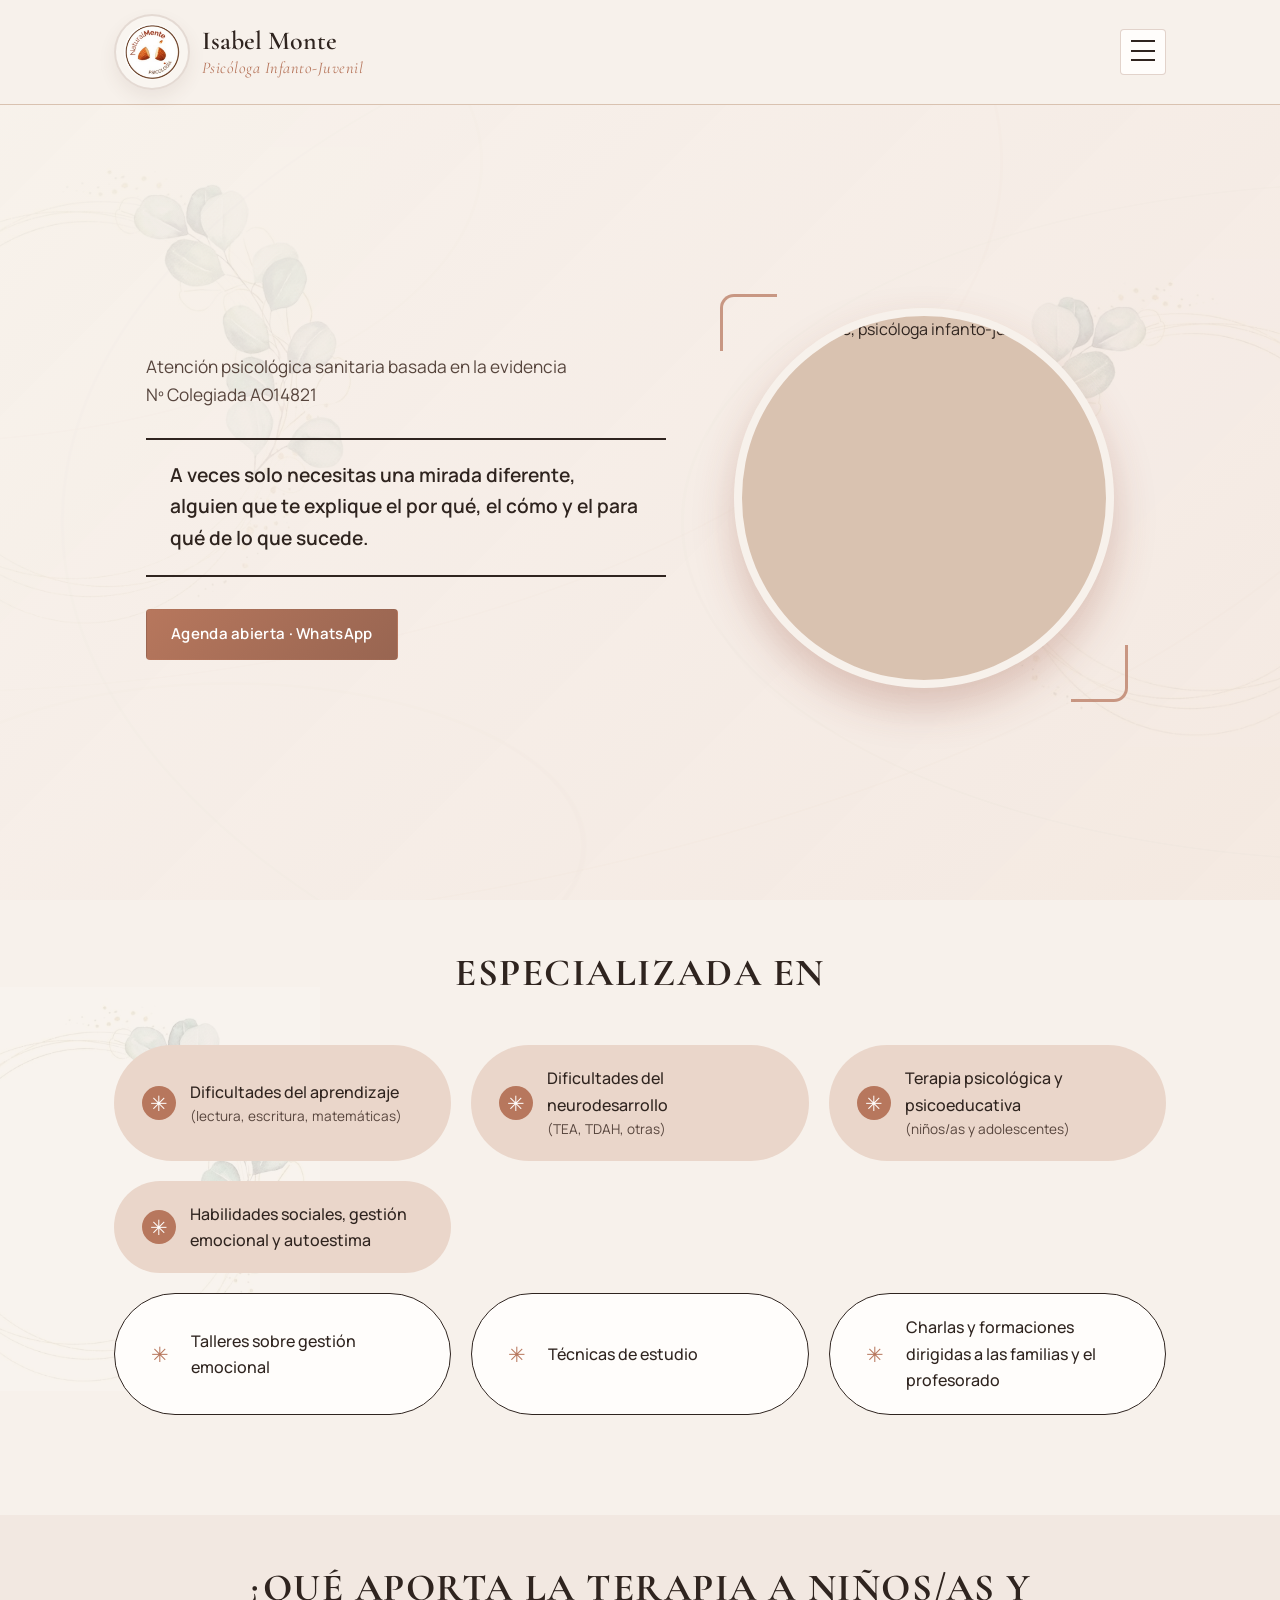
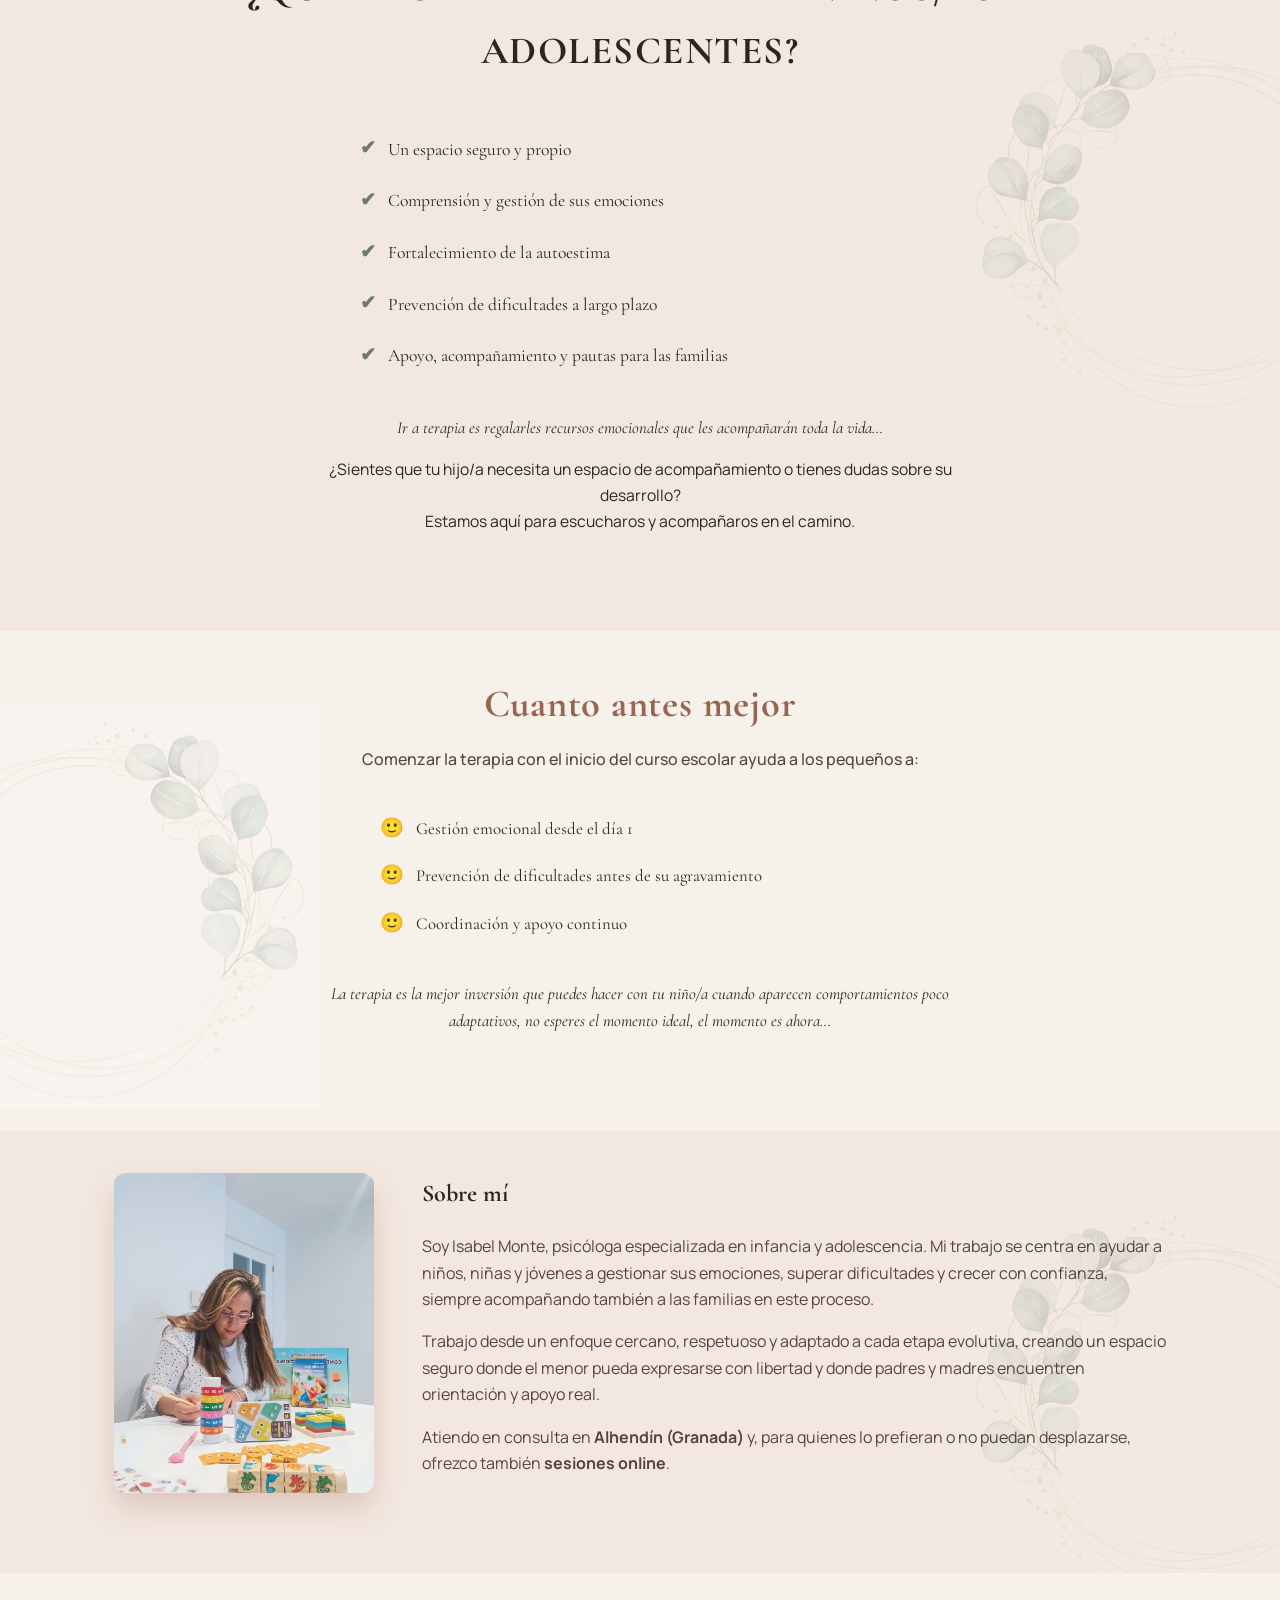
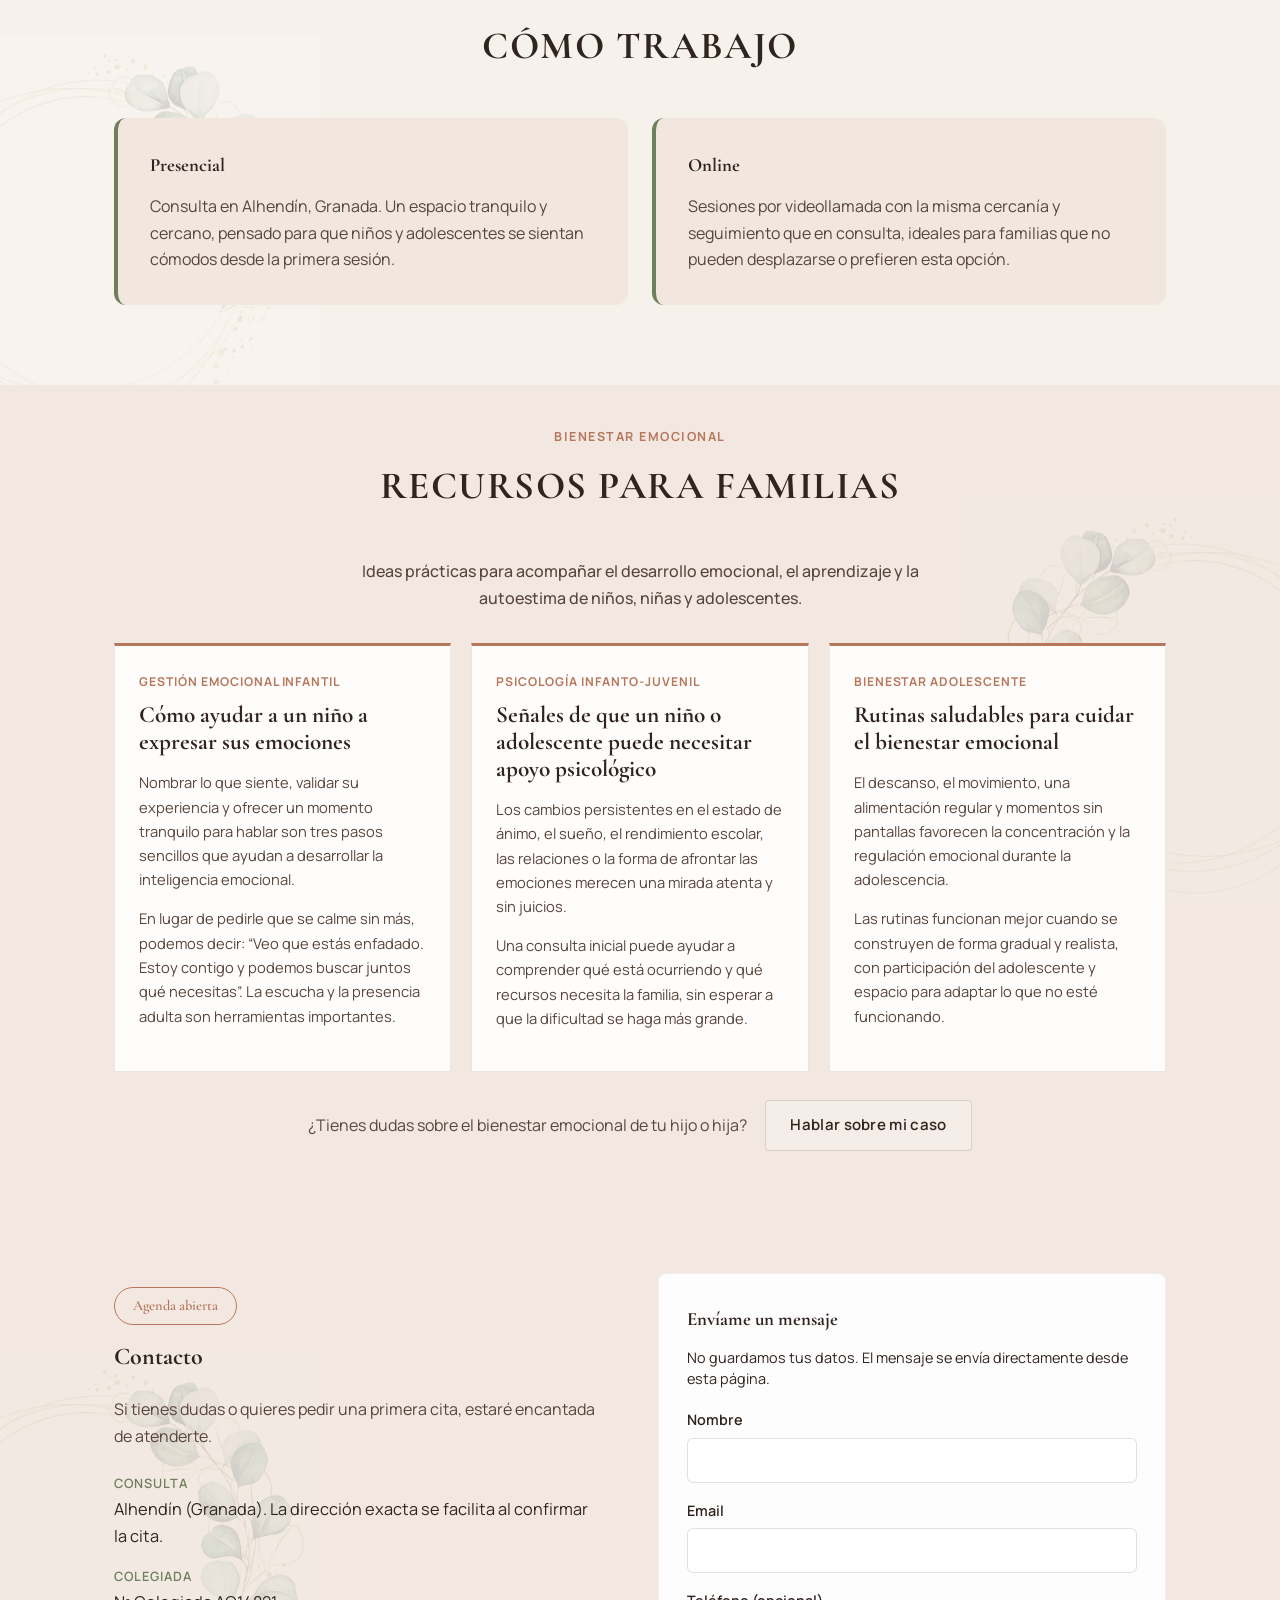
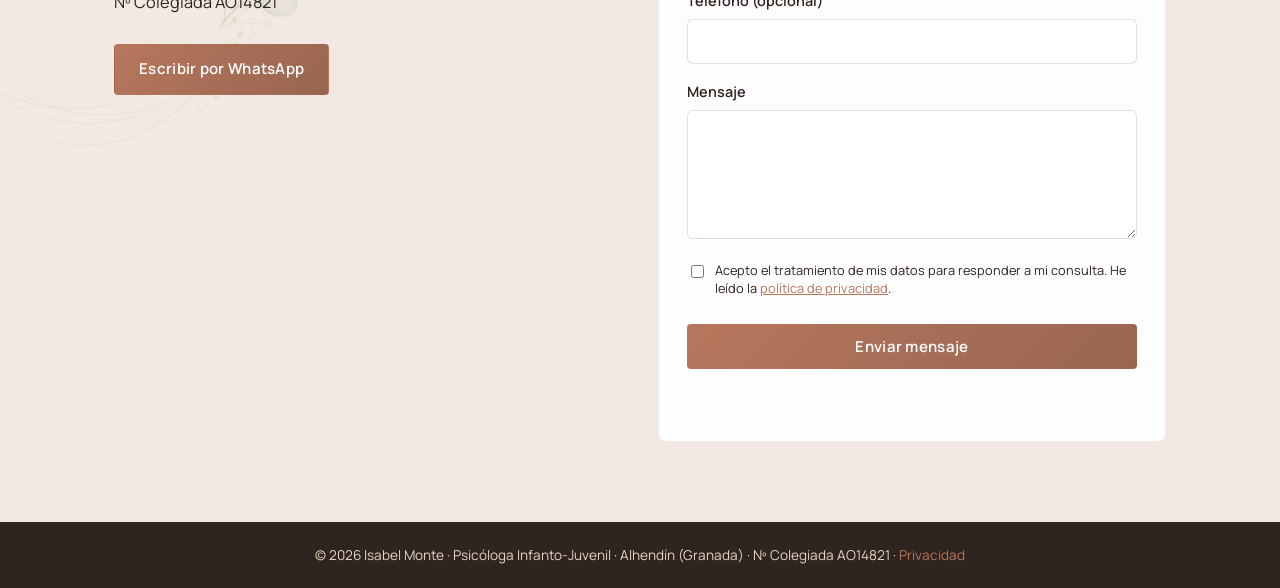
==== commit b9f78e34: "Change main image on homepage" ====
--- a/index.html
+++ b/index.html
@@ -61,7 +61,7 @@
       </div>
       <div class="hero-visual" aria-hidden="true">
         <div class="hero-circle">
-          <img src="Pictures/isabel-foto.jpg" alt="Isabel Monte, psicóloga infanto-juvenil">
+          <img src="isabel-foto-principal.jpeg" alt="Isabel Monte, psicóloga infanto-juvenil">
         </div>
       </div>
     </div>
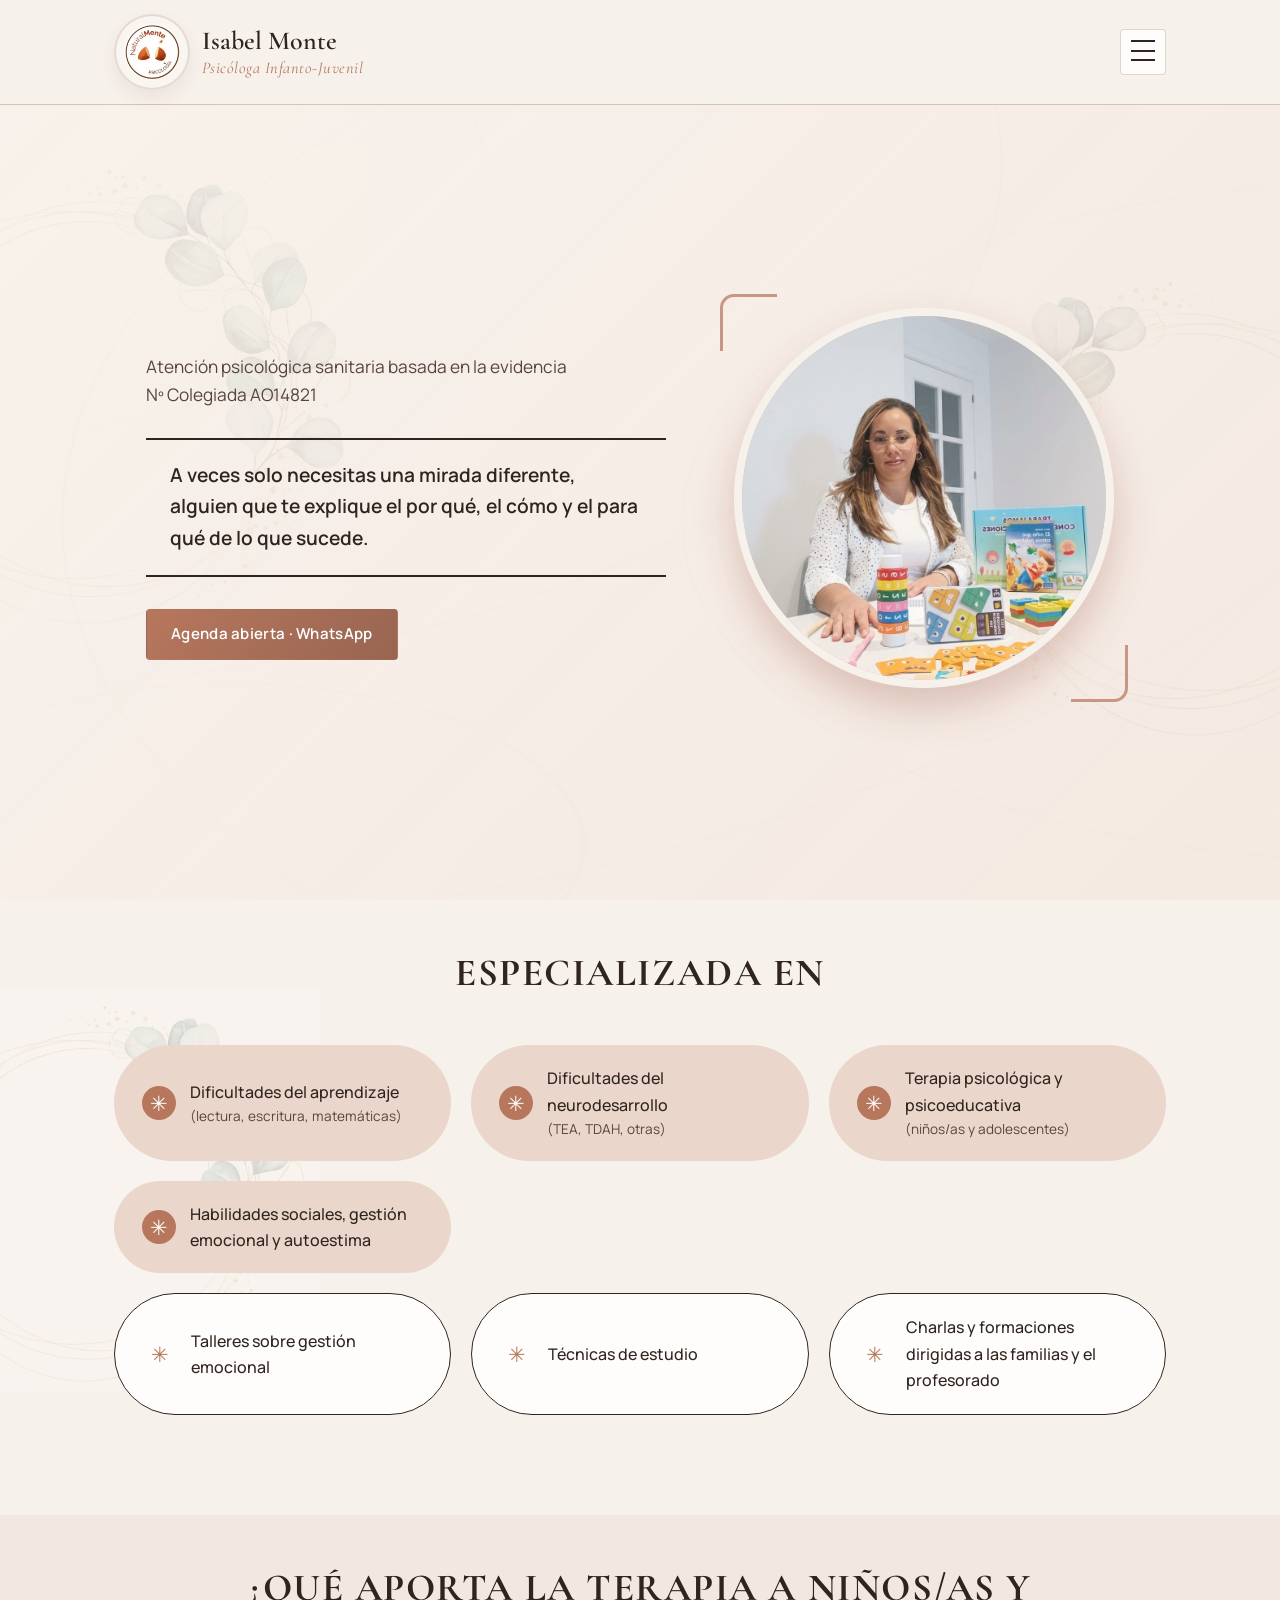
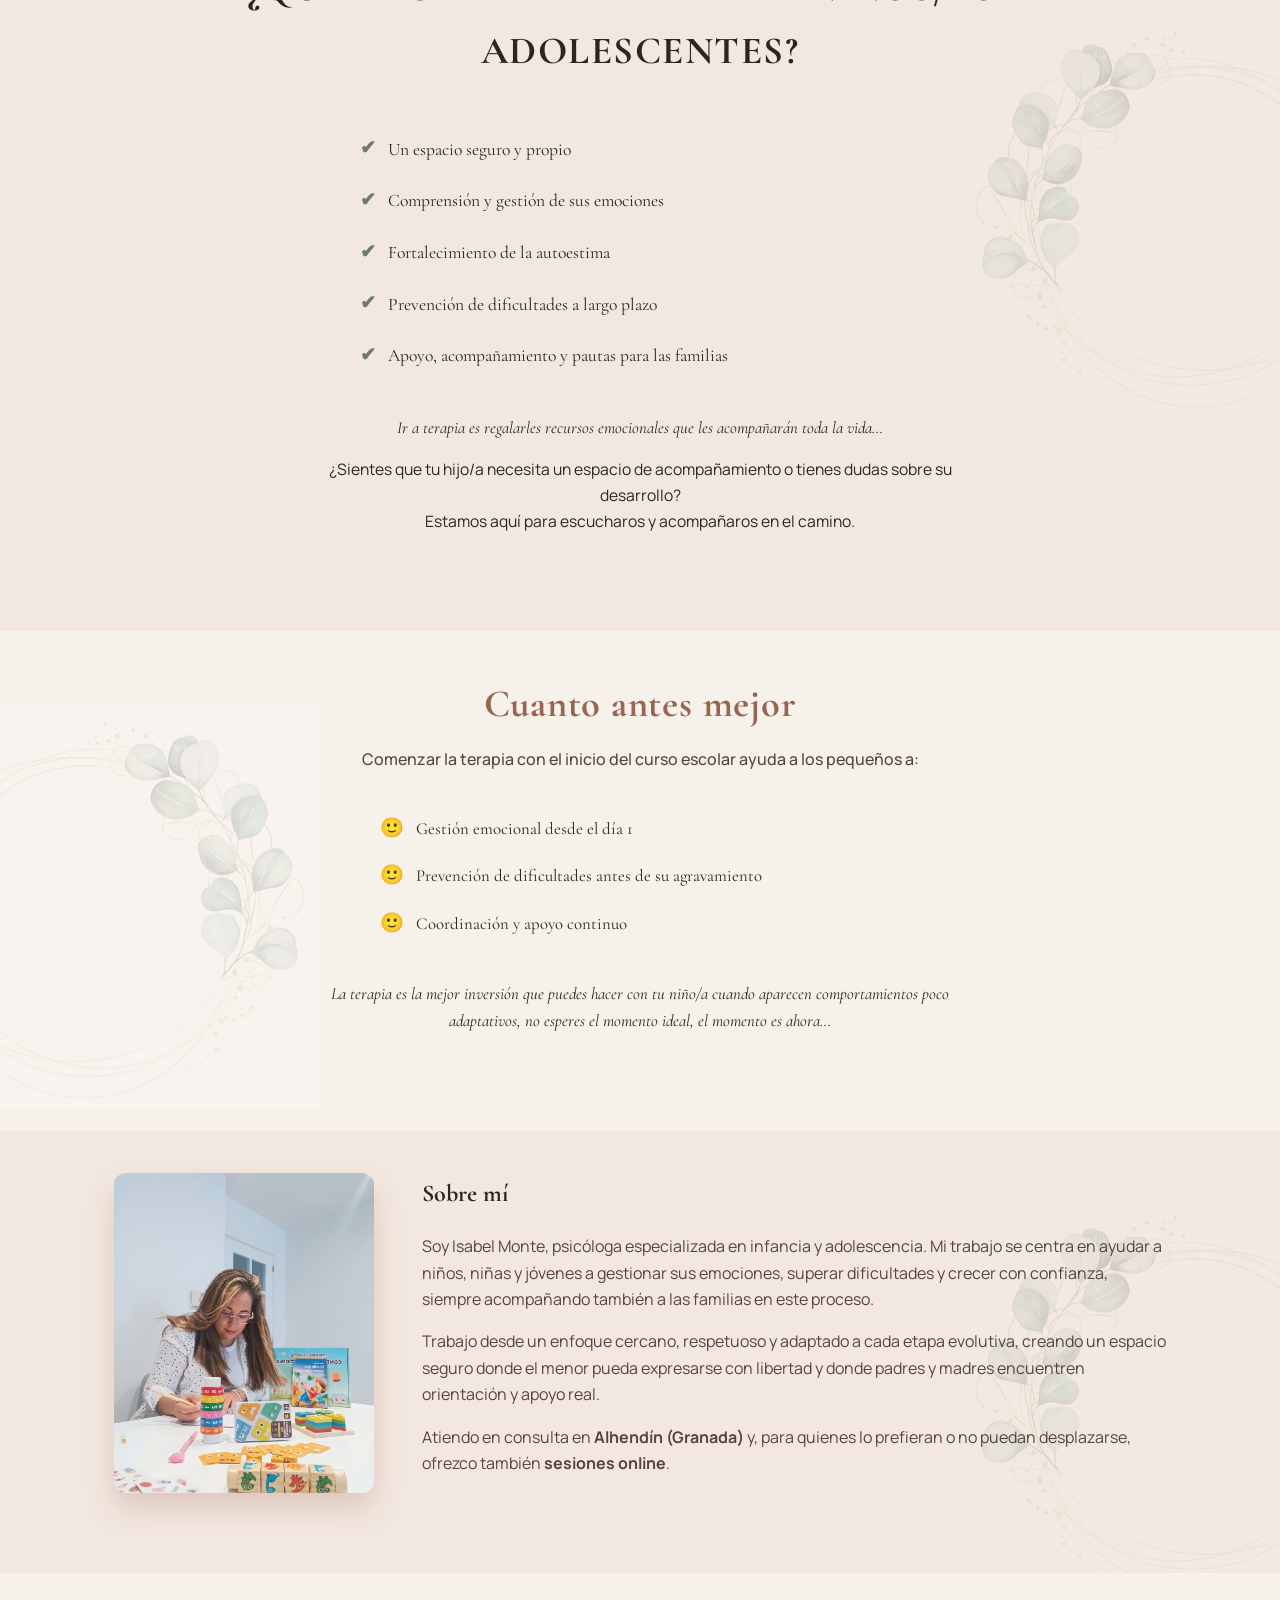
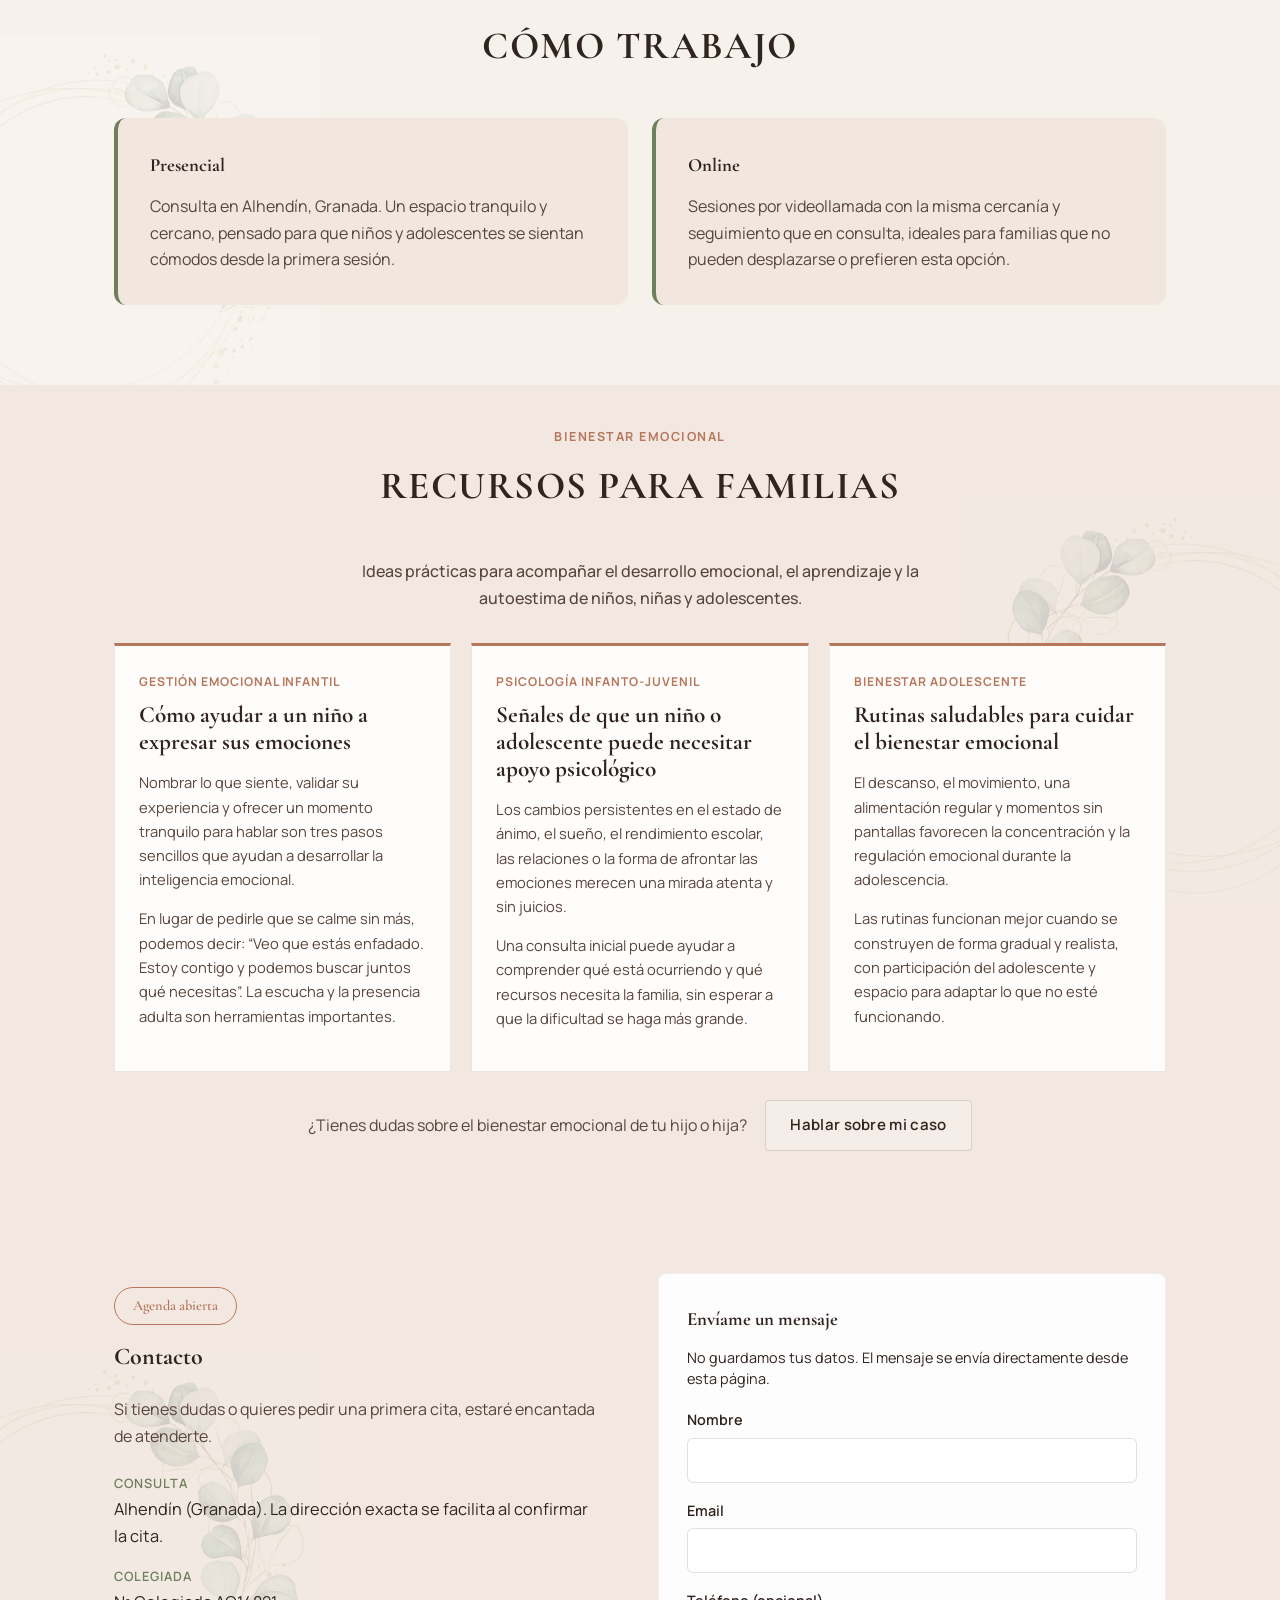
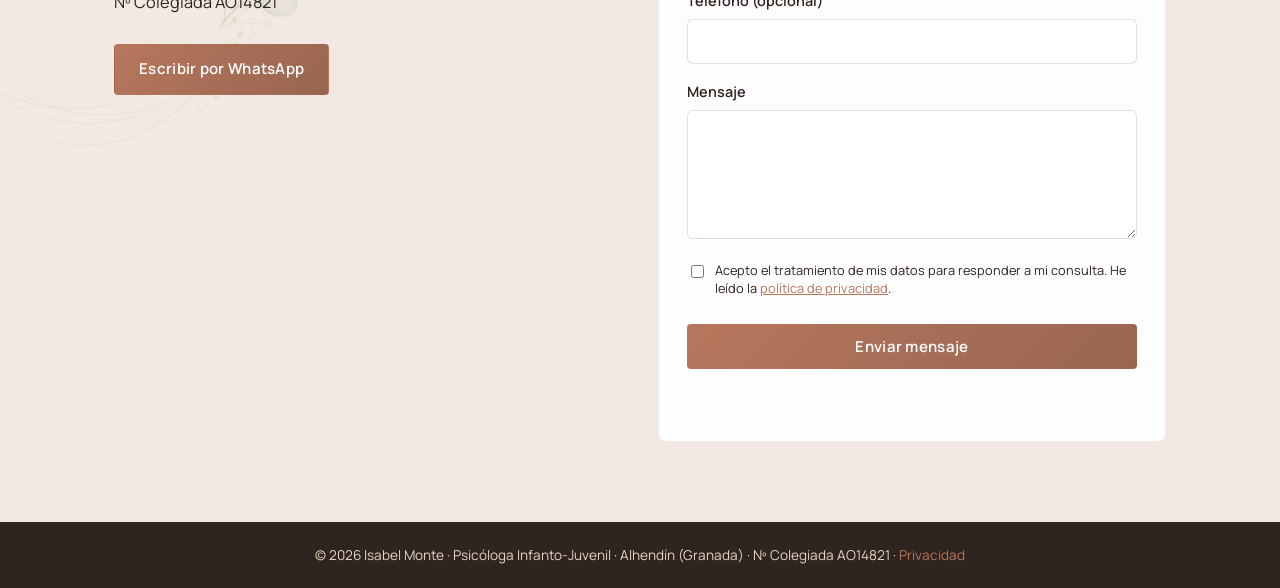
==== commit d6e27cab: "more changes in image" ====
--- a/index.html
+++ b/index.html
@@ -61,7 +61,7 @@
       </div>
       <div class="hero-visual" aria-hidden="true">
         <div class="hero-circle">
-          <img src="isabel-foto-principal.jpeg" alt="Isabel Monte, psicóloga infanto-juvenil">
+          <img src="Pictures/isabel-foto-principal.jpg" alt="Isabel Monte, psicóloga infanto-juvenil">
         </div>
       </div>
     </div>
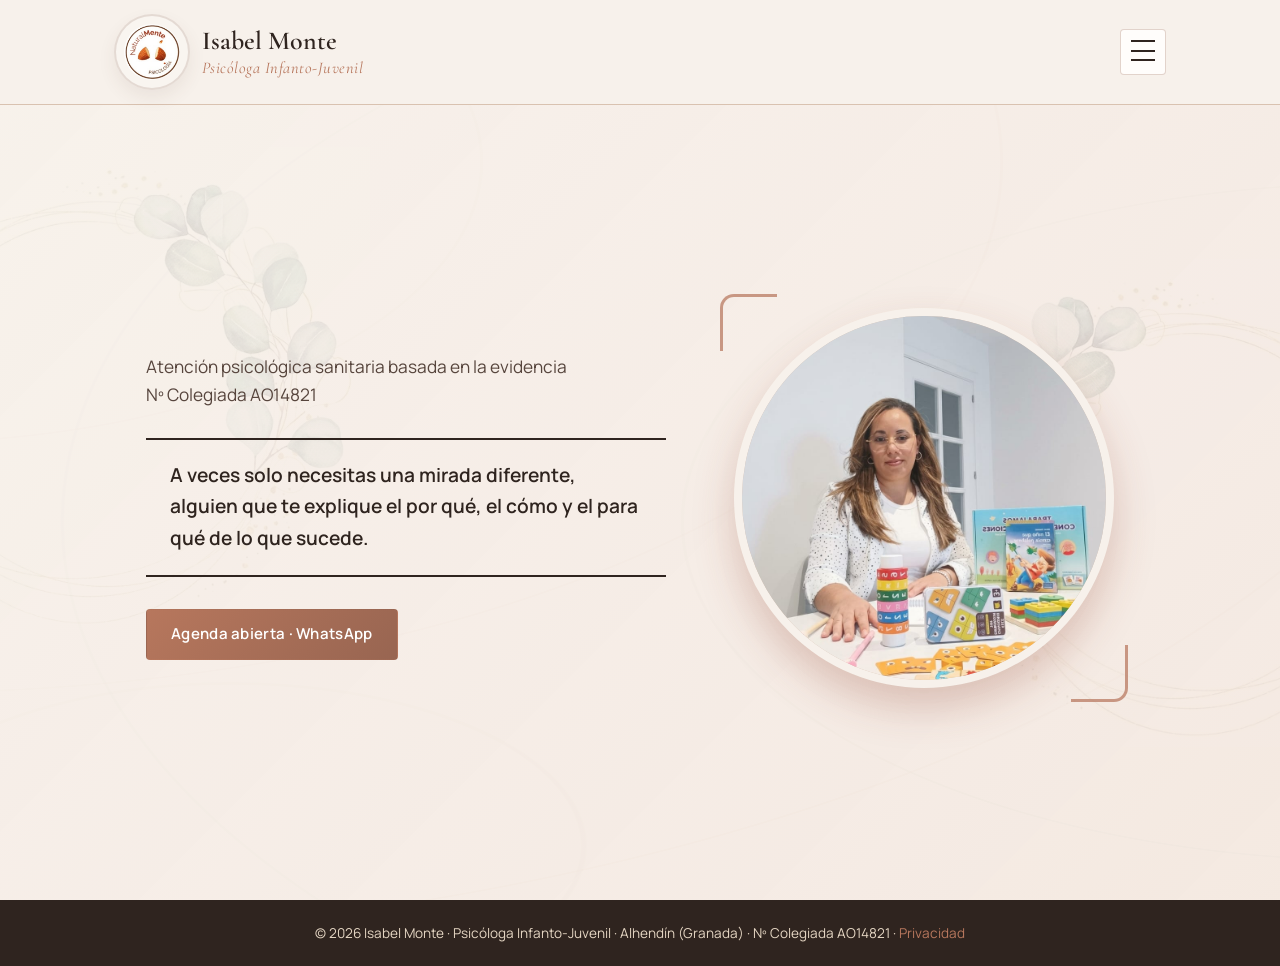
==== commit 81e47968: "Refactor site into separate pages Move the site sections into dedicated pages with English filenames" ====
--- a/index.html
+++ b/index.html
@@ -10,9 +10,6 @@
 <meta property="og:image" content="Pictures/logo.jpg">
 <meta property="og:type" content="website">
 <link rel="icon" type="image/jpeg" href="Pictures/logo.jpg">
-
-
-<style type="text/css">@font-face {font-family:'Playfair Display';font-style:normal;font-weight:500;src:url(/cf-fonts/v/playfair-display/5.2.8/cyrillic/wght/normal.woff2);unicode-range:U+0301,U+0400-045F,U+0490-0491,U+04B0-04B1,U+2116;font-display:swap;}@font-face {font-family:'Playfair Display';font-style:normal;font-weight:500;src:url(/cf-fonts/v/playfair-display/5.2.8/latin/wght/normal.woff2);unicode-range:U+0000-00FF,U+0131,U+0152-0153,U+02BB-02BC,U+02C6,U+02DA,U+02DC,U+0304,U+0308,U+0329,U+2000-206F,U+20AC,U+2122,U+2191,U+2193,U+2212,U+2215,U+FEFF,U+FFFD;font-display:swap;}@font-face {font-family:'Playfair Display';font-style:normal;font-weight:500;src:url(/cf-fonts/v/playfair-display/5.2.8/latin-ext/wght/normal.woff2);unicode-range:U+0100-02BA,U+02BD-02C5,U+02C7-02CC,U+02CE-02D7,U+02DD-02FF,U+0304,U+0308,U+0329,U+1D00-1DBF,U+1E00-1E9F,U+1EF2-1EFF,U+2020,U+20A0-20AB,U+20AD-20C0,U+2113,U+2C60-2C7F,U+A720-A7FF;font-display:swap;}@font-face {font-family:'Playfair Display';font-style:normal;font-weight:500;src:url(/cf-fonts/v/playfair-display/5.2.8/vietnamese/wght/normal.woff2);unicode-range:U+0102-0103,U+0110-0111,U+0128-0129,U+0168-0169,U+01A0-01A1,U+01AF-01B0,U+0300-0301,U+0303-0304,U+0308-0309,U+0323,U+0329,U+1EA0-1EF9,U+20AB;font-display:swap;}@font-face {font-family:'Playfair Display';font-style:normal;font-weight:600;src:url(/cf-fonts/v/playfair-display/5.2.8/cyrillic/wght/normal.woff2);unicode-range:U+0301,U+0400-045F,U+0490-0491,U+04B0-04B1,U+2116;font-display:swap;}@font-face {font-family:'Playfair Display';font-style:normal;font-weight:600;src:url(/cf-fonts/v/playfair-display/5.2.8/vietnamese/wght/normal.woff2);unicode-range:U+0102-0103,U+0110-0111,U+0128-0129,U+0168-0169,U+01A0-01A1,U+01AF-01B0,U+0300-0301,U+0303-0304,U+0308-0309,U+0323,U+0329,U+1EA0-1EF9,U+20AB;font-display:swap;}@font-face {font-family:'Playfair Display';font-style:normal;font-weight:600;src:url(/cf-fonts/v/playfair-display/5.2.8/latin/wght/normal.woff2);unicode-range:U+0000-00FF,U+0131,U+0152-0153,U+02BB-02BC,U+02C6,U+02DA,U+02DC,U+0304,U+0308,U+0329,U+2000-206F,U+20AC,U+2122,U+2191,U+2193,U+2212,U+2215,U+FEFF,U+FFFD;font-display:swap;}@font-face {font-family:'Playfair Display';font-style:normal;font-weight:600;src:url(/cf-fonts/v/playfair-display/5.2.8/latin-ext/wght/normal.woff2);unicode-range:U+0100-02BA,U+02BD-02C5,U+02C7-02CC,U+02CE-02D7,U+02DD-02FF,U+0304,U+0308,U+0329,U+1D00-1DBF,U+1E00-1E9F,U+1EF2-1EFF,U+2020,U+20A0-20AB,U+20AD-20C0,U+2113,U+2C60-2C7F,U+A720-A7FF;font-display:swap;}@font-face {font-family:'Playfair Display';font-style:normal;font-weight:700;src:url(/cf-fonts/v/playfair-display/5.2.8/latin/wght/normal.woff2);unicode-range:U+0000-00FF,U+0131,U+0152-0153,U+02BB-02BC,U+02C6,U+02DA,U+02DC,U+0304,U+0308,U+0329,U+2000-206F,U+20AC,U+2122,U+2191,U+2193,U+2212,U+2215,U+FEFF,U+FFFD;font-display:swap;}@font-face {font-family:'Playfair Display';font-style:normal;font-weight:700;src:url(/cf-fonts/v/playfair-display/5.2.8/vietnamese/wght/normal.woff2);unicode-range:U+0102-0103,U+0110-0111,U+0128-0129,U+0168-0169,U+01A0-01A1,U+01AF-01B0,U+0300-0301,U+0303-0304,U+0308-0309,U+0323,U+0329,U+1EA0-1EF9,U+20AB;font-display:swap;}@font-face {font-family:'Playfair Display';font-style:normal;font-weight:700;src:url(/cf-fonts/v/playfair-display/5.2.8/latin-ext/wght/normal.woff2);unicode-range:U+0100-02BA,U+02BD-02C5,U+02C7-02CC,U+02CE-02D7,U+02DD-02FF,U+0304,U+0308,U+0329,U+1D00-1DBF,U+1E00-1E9F,U+1EF2-1EFF,U+2020,U+20A0-20AB,U+20AD-20C0,U+2113,U+2C60-2C7F,U+A720-A7FF;font-display:swap;}@font-face {font-family:'Playfair Display';font-style:normal;font-weight:700;src:url(/cf-fonts/v/playfair-display/5.2.8/cyrillic/wght/normal.woff2);unicode-range:U+0301,U+0400-045F,U+0490-0491,U+04B0-04B1,U+2116;font-display:swap;}@font-face {font-family:'Playfair Display';font-style:italic;font-weight:500;src:url(/cf-fonts/v/playfair-display/5.2.8/latin-ext/wght/italic.woff2);unicode-range:U+0100-02BA,U+02BD-02C5,U+02C7-02CC,U+02CE-02D7,U+02DD-02FF,U+0304,U+0308,U+0329,U+1D00-1DBF,U+1E00-1E9F,U+1EF2-1EFF,U+2020,U+20A0-20AB,U+20AD-20C0,U+2113,U+2C60-2C7F,U+A720-A7FF;font-display:swap;}@font-face {font-family:'Playfair Display';font-style:italic;font-weight:500;src:url(/cf-fonts/v/playfair-display/5.2.8/vietnamese/wght/italic.woff2);unicode-range:U+0102-0103,U+0110-0111,U+0128-0129,U+0168-0169,U+01A0-01A1,U+01AF-01B0,U+0300-0301,U+0303-0304,U+0308-0309,U+0323,U+0329,U+1EA0-1EF9,U+20AB;font-display:swap;}@font-face {font-family:'Playfair Display';font-style:italic;font-weight:500;src:url(/cf-fonts/v/playfair-display/5.2.8/latin/wght/italic.woff2);unicode-range:U+0000-00FF,U+0131,U+0152-0153,U+02BB-02BC,U+02C6,U+02DA,U+02DC,U+0304,U+0308,U+0329,U+2000-206F,U+20AC,U+2122,U+2191,U+2193,U+2212,U+2215,U+FEFF,U+FFFD;font-display:swap;}@font-face {font-family:'Playfair Display';font-style:italic;font-weight:500;src:url(/cf-fonts/v/playfair-display/5.2.8/cyrillic/wght/italic.woff2);unicode-range:U+0301,U+0400-045F,U+0490-0491,U+04B0-04B1,U+2116;font-display:swap;}@font-face {font-family:'Playfair Display';font-style:italic;font-weight:600;src:url(/cf-fonts/v/playfair-display/5.2.8/latin/wght/italic.woff2);unicode-range:U+0000-00FF,U+0131,U+0152-0153,U+02BB-02BC,U+02C6,U+02DA,U+02DC,U+0304,U+0308,U+0329,U+2000-206F,U+20AC,U+2122,U+2191,U+2193,U+2212,U+2215,U+FEFF,U+FFFD;font-display:swap;}@font-face {font-family:'Playfair Display';font-style:italic;font-weight:600;src:url(/cf-fonts/v/playfair-display/5.2.8/vietnamese/wght/italic.woff2);unicode-range:U+0102-0103,U+0110-0111,U+0128-0129,U+0168-0169,U+01A0-01A1,U+01AF-01B0,U+0300-0301,U+0303-0304,U+0308-0309,U+0323,U+0329,U+1EA0-1EF9,U+20AB;font-display:swap;}@font-face {font-family:'Playfair Display';font-style:italic;font-weight:600;src:url(/cf-fonts/v/playfair-display/5.2.8/cyrillic/wght/italic.woff2);unicode-range:U+0301,U+0400-045F,U+0490-0491,U+04B0-04B1,U+2116;font-display:swap;}@font-face {font-family:'Playfair Display';font-style:italic;font-weight:600;src:url(/cf-fonts/v/playfair-display/5.2.8/latin-ext/wght/italic.woff2);unicode-range:U+0100-02BA,U+02BD-02C5,U+02C7-02CC,U+02CE-02D7,U+02DD-02FF,U+0304,U+0308,U+0329,U+1D00-1DBF,U+1E00-1E9F,U+1EF2-1EFF,U+2020,U+20A0-20AB,U+20AD-20C0,U+2113,U+2C60-2C7F,U+A720-A7FF;font-display:swap;}@font-face {font-family:'Baloo 2';font-style:normal;font-weight:600;src:url(/cf-fonts/v/baloo-2/5.2.7/vietnamese/wght/normal.woff2);unicode-range:U+0102-0103,U+0110-0111,U+0128-0129,U+0168-0169,U+01A0-01A1,U+01AF-01B0,U+0300-0301,U+0303-0304,U+0308-0309,U+0323,U+0329,U+1EA0-1EF9,U+20AB;font-display:swap;}@font-face {font-family:'Baloo 2';font-style:normal;font-weight:600;src:url(/cf-fonts/v/baloo-2/5.2.7/latin-ext/wght/normal.woff2);unicode-range:U+0100-02BA,U+02BD-02C5,U+02C7-02CC,U+02CE-02D7,U+02DD-02FF,U+0304,U+0308,U+0329,U+1D00-1DBF,U+1E00-1E9F,U+1EF2-1EFF,U+2020,U+20A0-20AB,U+20AD-20C0,U+2113,U+2C60-2C7F,U+A720-A7FF;font-display:swap;}@font-face {font-family:'Baloo 2';font-style:normal;font-weight:600;src:url(/cf-fonts/v/baloo-2/5.2.7/latin/wght/normal.woff2);unicode-range:U+0000-00FF,U+0131,U+0152-0153,U+02BB-02BC,U+02C6,U+02DA,U+02DC,U+0304,U+0308,U+0329,U+2000-206F,U+20AC,U+2122,U+2191,U+2193,U+2212,U+2215,U+FEFF,U+FFFD;font-display:swap;}@font-face {font-family:'Baloo 2';font-style:normal;font-weight:600;src:url(/cf-fonts/v/baloo-2/5.2.7/devanagari/wght/normal.woff2);unicode-range:U+0900-097F,U+1CD0-1CF9,U+200C-200D,U+20A8,U+20B9,U+20F0,U+25CC,U+A830-A839,U+A8E0-A8FF,U+11B00-11B09;font-display:swap;}@font-face {font-family:'Baloo 2';font-style:normal;font-weight:700;src:url(/cf-fonts/v/baloo-2/5.2.7/devanagari/wght/normal.woff2);unicode-range:U+0900-097F,U+1CD0-1CF9,U+200C-200D,U+20A8,U+20B9,U+20F0,U+25CC,U+A830-A839,U+A8E0-A8FF,U+11B00-11B09;font-display:swap;}@font-face {font-family:'Baloo 2';font-style:normal;font-weight:700;src:url(/cf-fonts/v/baloo-2/5.2.7/latin-ext/wght/normal.woff2);unicode-range:U+0100-02BA,U+02BD-02C5,U+02C7-02CC,U+02CE-02D7,U+02DD-02FF,U+0304,U+0308,U+0329,U+1D00-1DBF,U+1E00-1E9F,U+1EF2-1EFF,U+2020,U+20A0-20AB,U+20AD-20C0,U+2113,U+2C60-2C7F,U+A720-A7FF;font-display:swap;}@font-face {font-family:'Baloo 2';font-style:normal;font-weight:700;src:url(/cf-fonts/v/baloo-2/5.2.7/latin/wght/normal.woff2);unicode-range:U+0000-00FF,U+0131,U+0152-0153,U+02BB-02BC,U+02C6,U+02DA,U+02DC,U+0304,U+0308,U+0329,U+2000-206F,U+20AC,U+2122,U+2191,U+2193,U+2212,U+2215,U+FEFF,U+FFFD;font-display:swap;}@font-face {font-family:'Baloo 2';font-style:normal;font-weight:700;src:url(/cf-fonts/v/baloo-2/5.2.7/vietnamese/wght/normal.woff2);unicode-range:U+0102-0103,U+0110-0111,U+0128-0129,U+0168-0169,U+01A0-01A1,U+01AF-01B0,U+0300-0301,U+0303-0304,U+0308-0309,U+0323,U+0329,U+1EA0-1EF9,U+20AB;font-display:swap;}@font-face {font-family:'Baloo 2';font-style:normal;font-weight:800;src:url(/cf-fonts/v/baloo-2/5.2.7/devanagari/wght/normal.woff2);unicode-range:U+0900-097F,U+1CD0-1CF9,U+200C-200D,U+20A8,U+20B9,U+20F0,U+25CC,U+A830-A839,U+A8E0-A8FF,U+11B00-11B09;font-display:swap;}@font-face {font-family:'Baloo 2';font-style:normal;font-weight:800;src:url(/cf-fonts/v/baloo-2/5.2.7/vietnamese/wght/normal.woff2);unicode-range:U+0102-0103,U+0110-0111,U+0128-0129,U+0168-0169,U+01A0-01A1,U+01AF-01B0,U+0300-0301,U+0303-0304,U+0308-0309,U+0323,U+0329,U+1EA0-1EF9,U+20AB;font-display:swap;}@font-face {font-family:'Baloo 2';font-style:normal;font-weight:800;src:url(/cf-fonts/v/baloo-2/5.2.7/latin/wght/normal.woff2);unicode-range:U+0000-00FF,U+0131,U+0152-0153,U+02BB-02BC,U+02C6,U+02DA,U+02DC,U+0304,U+0308,U+0329,U+2000-206F,U+20AC,U+2122,U+2191,U+2193,U+2212,U+2215,U+FEFF,U+FFFD;font-display:swap;}@font-face {font-family:'Baloo 2';font-style:normal;font-weight:800;src:url(/cf-fonts/v/baloo-2/5.2.7/latin-ext/wght/normal.woff2);unicode-range:U+0100-02BA,U+02BD-02C5,U+02C7-02CC,U+02CE-02D7,U+02DD-02FF,U+0304,U+0308,U+0329,U+1D00-1DBF,U+1E00-1E9F,U+1EF2-1EFF,U+2020,U+20A0-20AB,U+20AD-20C0,U+2113,U+2C60-2C7F,U+A720-A7FF;font-display:swap;}@font-face {font-family:'Poppins';font-style:normal;font-weight:400;src:url(/cf-fonts/s/poppins/5.2.7/devanagari/400/normal.woff2);unicode-range:U+0900-097F,U+1CD0-1CF9,U+200C-200D,U+20A8,U+20B9,U+20F0,U+25CC,U+A830-A839,U+A8E0-A8FF,U+11B00-11B09;font-display:swap;}@font-face {font-family:'Poppins';font-style:normal;font-weight:400;src:url(/cf-fonts/s/poppins/5.2.7/latin-ext/400/normal.woff2);unicode-range:U+0100-02BA,U+02BD-02C5,U+02C7-02CC,U+02CE-02D7,U+02DD-02FF,U+0304,U+0308,U+0329,U+1D00-1DBF,U+1E00-1E9F,U+1EF2-1EFF,U+2020,U+20A0-20AB,U+20AD-20C0,U+2113,U+2C60-2C7F,U+A720-A7FF;font-display:swap;}@font-face {font-family:'Poppins';font-style:normal;font-weight:400;src:url(/cf-fonts/s/poppins/5.2.7/latin/400/normal.woff2);unicode-range:U+0000-00FF,U+0131,U+0152-0153,U+02BB-02BC,U+02C6,U+02DA,U+02DC,U+0304,U+0308,U+0329,U+2000-206F,U+20AC,U+2122,U+2191,U+2193,U+2212,U+2215,U+FEFF,U+FFFD;font-display:swap;}@font-face {font-family:'Poppins';font-style:normal;font-weight:500;src:url(/cf-fonts/s/poppins/5.2.7/latin-ext/500/normal.woff2);unicode-range:U+0100-02BA,U+02BD-02C5,U+02C7-02CC,U+02CE-02D7,U+02DD-02FF,U+0304,U+0308,U+0329,U+1D00-1DBF,U+1E00-1E9F,U+1EF2-1EFF,U+2020,U+20A0-20AB,U+20AD-20C0,U+2113,U+2C60-2C7F,U+A720-A7FF;font-display:swap;}@font-face {font-family:'Poppins';font-style:normal;font-weight:500;src:url(/cf-fonts/s/poppins/5.2.7/devanagari/500/normal.woff2);unicode-range:U+0900-097F,U+1CD0-1CF9,U+200C-200D,U+20A8,U+20B9,U+20F0,U+25CC,U+A830-A839,U+A8E0-A8FF,U+11B00-11B09;font-display:swap;}@font-face {font-family:'Poppins';font-style:normal;font-weight:500;src:url(/cf-fonts/s/poppins/5.2.7/latin/500/normal.woff2);unicode-range:U+0000-00FF,U+0131,U+0152-0153,U+02BB-02BC,U+02C6,U+02DA,U+02DC,U+0304,U+0308,U+0329,U+2000-206F,U+20AC,U+2122,U+2191,U+2193,U+2212,U+2215,U+FEFF,U+FFFD;font-display:swap;}@font-face {font-family:'Poppins';font-style:normal;font-weight:600;src:url(/cf-fonts/s/poppins/5.2.7/devanagari/600/normal.woff2);unicode-range:U+0900-097F,U+1CD0-1CF9,U+200C-200D,U+20A8,U+20B9,U+20F0,U+25CC,U+A830-A839,U+A8E0-A8FF,U+11B00-11B09;font-display:swap;}@font-face {font-family:'Poppins';font-style:normal;font-weight:600;src:url(/cf-fonts/s/poppins/5.2.7/latin/600/normal.woff2);unicode-range:U+0000-00FF,U+0131,U+0152-0153,U+02BB-02BC,U+02C6,U+02DA,U+02DC,U+0304,U+0308,U+0329,U+2000-206F,U+20AC,U+2122,U+2191,U+2193,U+2212,U+2215,U+FEFF,U+FFFD;font-display:swap;}@font-face {font-family:'Poppins';font-style:normal;font-weight:600;src:url(/cf-fonts/s/poppins/5.2.7/latin-ext/600/normal.woff2);unicode-range:U+0100-02BA,U+02BD-02C5,U+02C7-02CC,U+02CE-02D7,U+02DD-02FF,U+0304,U+0308,U+0329,U+1D00-1DBF,U+1E00-1E9F,U+1EF2-1EFF,U+2020,U+20A0-20AB,U+20AD-20C0,U+2113,U+2C60-2C7F,U+A720-A7FF;font-display:swap;}@font-face {font-family:'Poppins';font-style:normal;font-weight:700;src:url(/cf-fonts/s/poppins/5.2.7/devanagari/700/normal.woff2);unicode-range:U+0900-097F,U+1CD0-1CF9,U+200C-200D,U+20A8,U+20B9,U+20F0,U+25CC,U+A830-A839,U+A8E0-A8FF,U+11B00-11B09;font-display:swap;}@font-face {font-family:'Poppins';font-style:normal;font-weight:700;src:url(/cf-fonts/s/poppins/5.2.7/latin/700/normal.woff2);unicode-range:U+0000-00FF,U+0131,U+0152-0153,U+02BB-02BC,U+02C6,U+02DA,U+02DC,U+0304,U+0308,U+0329,U+2000-206F,U+20AC,U+2122,U+2191,U+2193,U+2212,U+2215,U+FEFF,U+FFFD;font-display:swap;}@font-face {font-family:'Poppins';font-style:normal;font-weight:700;src:url(/cf-fonts/s/poppins/5.2.7/latin-ext/700/normal.woff2);unicode-range:U+0100-02BA,U+02BD-02C5,U+02C7-02CC,U+02CE-02D7,U+02DD-02FF,U+0304,U+0308,U+0329,U+1D00-1DBF,U+1E00-1E9F,U+1EF2-1EFF,U+2020,U+20A0-20AB,U+20AD-20C0,U+2113,U+2C60-2C7F,U+A720-A7FF;font-display:swap;}</style>
 <link rel="stylesheet" href="styles.css">
 </head>
 <body>
@@ -30,12 +27,13 @@
     </div>
     <nav class="main-nav">
       <a href="#inicio" data-tooltip="Volvamos al inicio">Inicio</a>
-      <a href="#especialidades" data-tooltip="Conoce mis especialidades">Especialidades</a>
-      <a href="#beneficios" data-tooltip="Descubre cómo puede ayudar la terapia">Por qué la terapia</a>
-      <a href="#sobre-mi" data-tooltip="Conoce un poco más sobre mí">Sobre mí</a>
-      <a href="#blog" data-tooltip="Ideas para cuidar el bienestar">Blog</a>
-      <a href="#contacto" data-tooltip="Estoy aquí para escucharte">Contacto</a>
-      <a href="#contacto" class="nav-panel-cta" data-tooltip="Damos el primer paso juntas">Pedir cita</a>
+      <a href="pages/specialties.html" data-tooltip="Conoce mis especialidades">Especialidades</a>
+      <a href="pages/benefits.html" data-tooltip="Descubre cómo puede ayudar la terapia">Por qué la terapia</a>
+      <a href="pages/about-me.html" data-tooltip="Conoce un poco más sobre mí">Sobre mí</a>
+      <a href="pages/modality.html" data-tooltip="Presencial u online">Cómo trabajo</a>
+      <a href="pages/blog.html" data-tooltip="Ideas para cuidar el bienestar">Blog</a>
+      <a href="pages/contact.html" data-tooltip="Estoy aquí para escucharte">Contacto</a>
+      <a href="pages/contact.html" class="nav-panel-cta" data-tooltip="Damos el primer paso juntas">Pedir cita</a>
     </nav>
     <button class="menu-toggle" type="button" aria-controls="mainMenu" aria-expanded="false" aria-label="Abrir menú">
       <span></span><span></span><span></span>
@@ -67,193 +65,6 @@
     </div>
   </section>
 
-  <section id="especialidades" class="section">
-    <div class="container">
-      <h2 class="section-title">Especializada en</h2>
-      <div class="pill-grid">
-        <div class="pill-box">
-          <span class="pill-icon">✳</span>
-          <p>Dificultades del aprendizaje <span>(lectura, escritura, matemáticas)</span></p>
-        </div>
-        <div class="pill-box">
-          <span class="pill-icon">✳</span>
-          <p>Dificultades del neurodesarrollo <span>(TEA, TDAH, otras)</span></p>
-        </div>
-        <div class="pill-box">
-          <span class="pill-icon">✳</span>
-          <p>Terapia psicológica y psicoeducativa <span>(niños/as y adolescentes)</span></p>
-        </div>
-        <div class="pill-box">
-          <span class="pill-icon">✳</span>
-          <p>Habilidades sociales, gestión emocional y autoestima</p>
-        </div>
-      </div>
-
-      <div class="pill-grid pill-grid-outline">
-        <div class="pill-box pill-outline">
-          <span class="pill-icon pill-icon-alt">✳</span>
-          <p>Talleres sobre gestión emocional</p>
-        </div>
-        <div class="pill-box pill-outline">
-          <span class="pill-icon pill-icon-alt">✳</span>
-          <p>Técnicas de estudio</p>
-        </div>
-        <div class="pill-box pill-outline">
-          <span class="pill-icon pill-icon-alt">✳</span>
-          <p>Charlas y formaciones dirigidas a las familias y el profesorado</p>
-        </div>
-      </div>
-    </div>
-  </section>
-
-  <section id="beneficios" class="section section-alt">
-    <div class="container">
-      <h2 class="section-title">¿Qué aporta la terapia a niños/as y adolescentes?</h2>
-      <ul class="check-list">
-        <li><span class="check-icon">✔</span> Un espacio seguro y propio</li>
-        <li><span class="check-icon">✔</span> Comprensión y gestión de sus emociones</li>
-        <li><span class="check-icon">✔</span> Fortalecimiento de la autoestima</li>
-        <li><span class="check-icon">✔</span> Prevención de dificultades a largo plazo</li>
-        <li><span class="check-icon">✔</span> Apoyo, acompañamiento y pautas para las familias</li>
-      </ul>
-      <p class="quote-line">Ir a terapia es regalarles recursos emocionales que les acompañarán toda la vida&hellip;</p>
-      <p class="quote-line quote-line-question">¿Sientes que tu hijo/a necesita un espacio de acompañamiento o tienes dudas sobre su desarrollo?<br>Estamos aquí para escucharos y acompañaros en el camino.</p>
-    </div>
-  </section>
-
-  <section id="cuanto-antes" class="section">
-    <div class="container cuanto-antes-inner">
-      <h2 class="accent-title">Cuanto antes mejor</h2>
-      <p class="section-intro">Comenzar la terapia con el inicio del curso escolar ayuda a los pequeños a:</p>
-      <ul class="smiley-list">
-        <li><span class="smiley-icon">🙂</span> Gestión emocional desde el día 1</li>
-        <li><span class="smiley-icon">🙂</span> Prevención de dificultades antes de su agravamiento</li>
-        <li><span class="smiley-icon">🙂</span> Coordinación y apoyo continuo</li>
-      </ul>
-      <p class="quote-line">La terapia es la mejor inversión que puedes hacer con tu niño/a cuando aparecen comportamientos poco adaptativos, no esperes el momento ideal, el momento es ahora&hellip;</p>
-    </div>
-  </section>
-
-  <section id="sobre-mi" class="section section-alt">
-    <div class="container about-inner">
-      <img class="about-photo" src="Pictures/isabel-foto.jpg" alt="Isabel Monte, psicóloga infanto-juvenil, trabajando con material psicoeducativo">
-      <div class="about-text">
-        <h2>Sobre mí</h2>
-        <p>Soy Isabel Monte, psicóloga especializada en infancia y adolescencia. Mi trabajo se centra en ayudar a niños, niñas y jóvenes a gestionar sus emociones, superar dificultades y crecer con confianza, siempre acompañando también a las familias en este proceso.</p>
-        <p>Trabajo desde un enfoque cercano, respetuoso y adaptado a cada etapa evolutiva, creando un espacio seguro donde el menor pueda expresarse con libertad y donde padres y madres encuentren orientación y apoyo real.</p>
-        <p>Atiendo en consulta en <strong>Alhendín (Granada)</strong> y, para quienes lo prefieran o no puedan desplazarse, ofrezco también <strong>sesiones online</strong>.</p>
-      </div>
-    </div>
-  </section>
-
-  <section id="modalidad" class="section">
-    <div class="container">
-      <h2 class="section-title">Cómo trabajo</h2>
-      <div class="modalidad-grid">
-        <div class="modalidad-card">
-          <h3>Presencial</h3>
-          <p>Consulta en Alhendín, Granada. Un espacio tranquilo y cercano, pensado para que niños y adolescentes se sientan cómodos desde la primera sesión.</p>
-        </div>
-        <div class="modalidad-card">
-          <h3>Online</h3>
-          <p>Sesiones por videollamada con la misma cercanía y seguimiento que en consulta, ideales para familias que no pueden desplazarse o prefieren esta opción.</p>
-        </div>
-      </div>
-    </div>
-  </section>
-
-  <section id="blog" class="section section-alt">
-    <div class="container">
-      <p class="section-kicker">Bienestar emocional</p>
-      <h2 class="section-title">Recursos para familias</h2>
-      <p class="section-intro">Ideas prácticas para acompañar el desarrollo emocional, el aprendizaje y la autoestima de niños, niñas y adolescentes.</p>
-
-      <div class="blog-grid">
-        <article class="blog-card">
-          <p class="blog-topic">Gestión emocional infantil</p>
-          <h3>Cómo ayudar a un niño a expresar sus emociones</h3>
-          <p>Nombrar lo que siente, validar su experiencia y ofrecer un momento tranquilo para hablar son tres pasos sencillos que ayudan a desarrollar la inteligencia emocional.</p>
-          <p>En lugar de pedirle que se calme sin más, podemos decir: “Veo que estás enfadado. Estoy contigo y podemos buscar juntos qué necesitas”. La escucha y la presencia adulta son herramientas importantes.</p>
-        </article>
-
-        <article class="blog-card">
-          <p class="blog-topic">Psicología infanto-juvenil</p>
-          <h3>Señales de que un niño o adolescente puede necesitar apoyo psicológico</h3>
-          <p>Los cambios persistentes en el estado de ánimo, el sueño, el rendimiento escolar, las relaciones o la forma de afrontar las emociones merecen una mirada atenta y sin juicios.</p>
-          <p>Una consulta inicial puede ayudar a comprender qué está ocurriendo y qué recursos necesita la familia, sin esperar a que la dificultad se haga más grande.</p>
-        </article>
-
-        <article class="blog-card">
-          <p class="blog-topic">Bienestar adolescente</p>
-          <h3>Rutinas saludables para cuidar el bienestar emocional</h3>
-          <p>El descanso, el movimiento, una alimentación regular y momentos sin pantallas favorecen la concentración y la regulación emocional durante la adolescencia.</p>
-          <p>Las rutinas funcionan mejor cuando se construyen de forma gradual y realista, con participación del adolescente y espacio para adaptar lo que no esté funcionando.</p>
-        </article>
-      </div>
-
-      <div class="blog-cta">
-        <p>¿Tienes dudas sobre el bienestar emocional de tu hijo o hija?</p>
-        <a href="#contacto" class="btn btn-outline">Hablar sobre mi caso</a>
-      </div>
-    </div>
-  </section>
-
-  <section id="contacto" class="section section-alt">
-    <div class="container contact-inner">
-      <div class="contact-info">
-        <p class="agenda-abierta">Agenda abierta</p>
-        <h2>Contacto</h2>
-        <p>Si tienes dudas o quieres pedir una primera cita, estaré encantada de atenderte.</p>
-        <ul class="contact-list">
-          <li>
-            <span class="contact-label">Consulta</span>
-            <span>Alhendín (Granada). La dirección exacta se facilita al confirmar la cita.</span>
-          </li>
-          <li>
-            <span class="contact-label">Colegiada</span>
-            <span>Nº Colegiada AO14821</span>
-          </li>
-        </ul>
-        <a class="btn btn-primary" href="https://wa.me/34614727300" target="_blank" rel="noopener">Escribir por WhatsApp</a>
-      </div>
-
-      <form class="contact-form" id="contactForm" action="https://formsubmit.co/ajax/isabelitablada@gmail.com" method="POST" novalidate>
-        <h3>Envíame un mensaje</h3>
-        <p class="privacy-note">No guardamos tus datos. El mensaje se envía directamente desde esta página.</p>
-
-        <input type="hidden" name="_captcha" value="false">
-        <input type="hidden" name="_template" value="table">
-        <input type="hidden" name="_subject" value="Nueva consulta web - Isabel Monte">
-        <input type="hidden" name="_autoresponse" value="Hola, gracias por contactar con Isabel Monte, Psicóloga Infanto-Juvenil. Hemos recibido correctamente tu mensaje y nos pondremos en contacto contigo lo antes posible. Un saludo, Isabel Monte Psicóloga.">
-
-        <div class="honeypot" aria-hidden="true">
-          <label for="website">No rellenar este campo</label>
-          <input type="text" id="website" name="website" tabindex="-1" autocomplete="off">
-        </div>
-
-        <label for="nombre">Nombre</label>
-        <input type="text" id="nombre" name="nombre" required>
-
-        <label for="email">Email</label>
-        <input type="email" id="email" name="email" required>
-
-        <label for="telefono">Teléfono (opcional)</label>
-        <input type="tel" id="telefono" name="telefono">
-
-        <label for="mensaje">Mensaje</label>
-        <textarea id="mensaje" name="mensaje" rows="5" required></textarea>
-
-        <label class="consent-label" for="consentimiento">
-          <input type="checkbox" id="consentimiento" name="consentimiento" required>
-          <span>Acepto el tratamiento de mis datos para responder a mi consulta. He leído la <a href="privacy.html" target="_blank" rel="noopener">política de privacidad</a>.</span>
-        </label>
-
-        <button type="submit" class="btn btn-primary">Enviar mensaje</button>
-        <p class="form-status" aria-live="polite"></p>
-      </form>
-    </div>
-  </section>
-
 </main>
 
 <footer class="site-footer">
@@ -265,8 +76,6 @@
 <script>
   document.getElementById('year').textContent = new Date().getFullYear();
 
-  const siteHeader = document.querySelector('.site-header');
-  const internalLinks = document.querySelectorAll('a[href^="#"]');
   const menuToggle = document.querySelector('.menu-toggle');
   const mainNav = document.querySelector('.main-nav');
   const menuBackdrop = document.querySelector('.menu-backdrop');
@@ -289,101 +98,8 @@
 
   menuBackdrop.addEventListener('click', closeMenu);
 
-  function scrollToSection(target) {
-    const headerHeight = siteHeader.getBoundingClientRect().height;
-    const anchorContent = target.id === 'sobre-mi'
-      ? target.querySelector('.about-photo')
-      : target.querySelector('h1, h2');
-    const targetTop = (anchorContent || target).getBoundingClientRect().top + window.scrollY;
-    const offset = headerHeight;
-    const main = document.querySelector('main');
-    const desiredTop = Math.max(0, targetTop - offset);
-
-    main.style.paddingBottom = '0px';
-    const maxScroll = document.documentElement.scrollHeight - window.innerHeight;
-    const extraBottomSpace = Math.max(0, desiredTop - maxScroll + 12);
-    main.style.paddingBottom = `${extraBottomSpace}px`;
-
-    requestAnimationFrame(function () {
-      window.scrollTo({ top: desiredTop, behavior: 'smooth' });
-    });
-  }
-
-  internalLinks.forEach(function (link) {
-    link.addEventListener('click', function (event) {
-      const target = document.querySelector(link.getAttribute('href'));
-
-      if (!target) return;
-
-      event.preventDefault();
-      closeMenu();
-      history.pushState(null, '', link.getAttribute('href'));
-      scrollToSection(target);
-    });
-  });
-
-  if (window.location.hash) {
-    const initialTarget = document.querySelector(window.location.hash);
-
-    if (initialTarget) {
-      setTimeout(function () {
-        scrollToSection(initialTarget);
-      }, 500);
-    }
-  }
-
-  const form = document.getElementById('contactForm');
-  const formStatus = document.querySelector('.form-status');
-
-  form.addEventListener('submit', async function (event) {
-    event.preventDefault();
-
-    const nombre = form.querySelector('#nombre').value.trim();
-    const email = form.querySelector('#email').value.trim();
-    const mensaje = form.querySelector('#mensaje').value.trim();
-    const consentimiento = form.querySelector('#consentimiento').checked;
-    const honeypot = form.querySelector('#website').value.trim();
-    const submitButton = form.querySelector('button[type="submit"]');
-
-    formStatus.textContent = '';
-    formStatus.classList.remove('success', 'error');
-
-    if (honeypot) return;
-
-    if (!nombre || !email || !mensaje || !consentimiento) {
-      formStatus.textContent = 'Por favor, completa los campos obligatorios y acepta la política de privacidad.';
-      formStatus.classList.add('error');
-      return;
-    }
-
-    const formData = new FormData(form);
-
-    submitButton.disabled = true;
-    submitButton.textContent = 'Enviando...';
-
-    try {
-      const response = await fetch(form.action, {
-        method: 'POST',
-        body: formData,
-        headers: {
-          'Accept': 'application/json'
-        }
-      });
-
-      if (response.ok) {
-        form.reset();
-        formStatus.textContent = '¡Gracias! Tu mensaje se ha enviado correctamente.';
-        formStatus.classList.add('success');
-      } else {
-        throw new Error('Error al enviar');
-      }
-    } catch (error) {
-      formStatus.textContent = 'No se pudo enviar el mensaje. Inténtalo de nuevo más tarde.';
-      formStatus.classList.add('error');
-    } finally {
-      submitButton.disabled = false;
-      submitButton.textContent = 'Enviar mensaje';
-    }
+  document.querySelectorAll('.main-nav a').forEach(function (link) {
+    link.addEventListener('click', closeMenu);
   });
 </script>
 
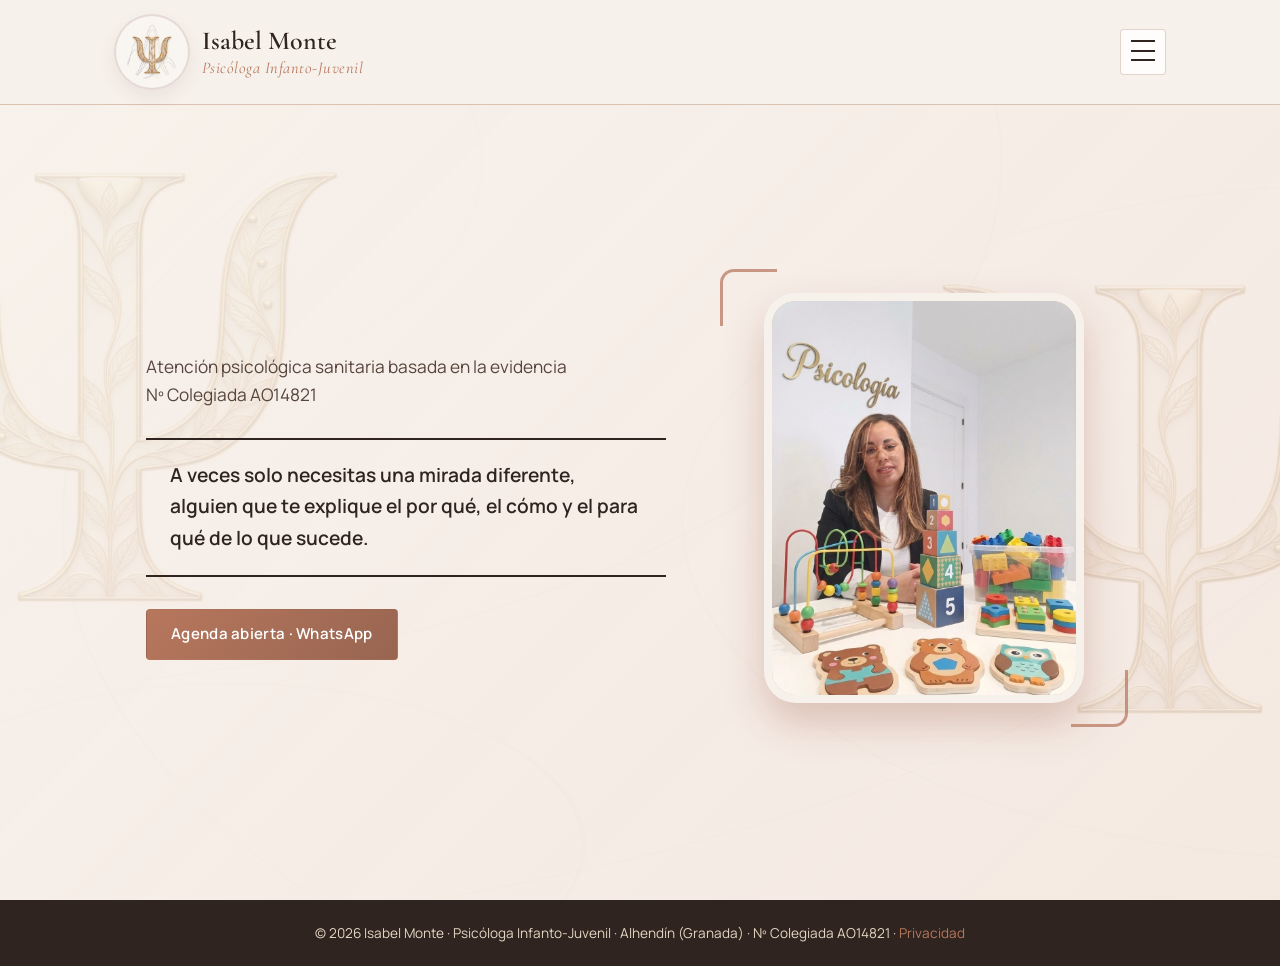
==== commit 755ab876: "Rename Pictures to images and refine logo/hero visuals - Rename Pictures/ to images/ and update all " ====
--- a/index.html
+++ b/index.html
@@ -7,9 +7,9 @@
 <meta name="description" content="Isabel Monte, psicóloga infanto-juvenil en Alhendín (Granada). Atención psicológica sanitaria basada en la evidencia. Nº Colegiada AO14821. Presencial y online.">
 <meta property="og:title" content="Isabel Monte | Psicóloga Infanto-Juvenil">
 <meta property="og:description" content="Atención psicológica infanto-juvenil en Alhendín y sesiones online.">
-<meta property="og:image" content="Pictures/logo.jpg">
+<meta property="og:image" content="images/logo.png">
 <meta property="og:type" content="website">
-<link rel="icon" type="image/jpeg" href="Pictures/logo.jpg">
+<link rel="icon" type="image/png" href="images/logo.png">
 <link rel="stylesheet" href="styles.css">
 </head>
 <body>
@@ -18,7 +18,7 @@
   <div class="container header-inner">
     <div class="brand-lockup">
       <a href="#inicio" class="logo-badge" aria-label="Ir al inicio">
-        <img src="Pictures/logo.jpg" alt="Isabel Monte Psicóloga" class="site-logo">
+        <img src="images/logo.png" alt="Isabel Monte Psicóloga" class="site-logo">
       </a>
       <div class="brand-copy">
         <strong>Isabel Monte</strong>
@@ -59,7 +59,7 @@
       </div>
       <div class="hero-visual" aria-hidden="true">
         <div class="hero-circle">
-          <img src="Pictures/isabel-foto-principal.jpg" alt="Isabel Monte, psicóloga infanto-juvenil">
+          <img src="images/isabel-foto-principal.jpg" alt="Isabel Monte, psicóloga infanto-juvenil">
         </div>
       </div>
     </div>
--- a/styles.css
+++ b/styles.css
@@ -90,7 +90,7 @@
   height: 430px;
   pointer-events: none;
   opacity: 0.16;
-  background-image: url("Pictures/eucalyptus.jpg");
+  background-image: url("images/logo-symbol.png");
   background-repeat: no-repeat;
   background-position: center;
   background-size: contain;
@@ -396,7 +396,7 @@
   transform: translateY(-50%);
   pointer-events: none;
   opacity: 0.13;
-  background: url("Pictures/eucalyptus.jpg") center / contain no-repeat;
+  background: url("images/logo-symbol.png") center / contain no-repeat;
   mix-blend-mode: multiply;
 }
 
@@ -410,7 +410,7 @@
   transform: translateY(-50%) scaleX(-1);
   pointer-events: none;
   opacity: 0.1;
-  background: url("Pictures/eucalyptus.jpg") center / contain no-repeat;
+  background: url("images/logo-symbol.png") center / contain no-repeat;
   mix-blend-mode: multiply;
 }
 
@@ -476,7 +476,7 @@
   justify-content: center;
   align-items: center;
   width: 300px;
-  height: 300px;
+  height: 380px;
   padding: 12px;
 }
 
@@ -507,9 +507,9 @@
 
 .hero-circle {
   position: relative;
-  width: 260px;
-  height: 260px;
-  border-radius: 50%;
+  width: 280px;
+  height: 334px;
+  border-radius: 32px;
   overflow: hidden;
   border: 8px solid rgba(255, 253, 251, 0.8);
   background: var(--color-sand);
@@ -520,7 +520,7 @@
   width: 100%;
   height: 100%;
   object-fit: cover;
-  object-position: center;
+  object-position: 35% center;
   display: block;
 }
 
@@ -931,15 +931,16 @@
   .hero-inner { width: 100%; min-width: 0; }
   .hero-sanitary { font-size: 1rem; }
   .hero-quote { font-size: 1.08rem; padding: 18px 20px; }
-  .hero-visual { width: min(320px, 100%); height: auto; aspect-ratio: 1; flex-basis: auto; }
-  .hero-circle { width: min(280px, 100%); height: auto; aspect-ratio: 1; }
+  .hero-visual { width: min(280px, 100%); height: 350px; flex-basis: auto; }
+  .hero-circle { width: min(260px, 100%); height: 308px; }
+  .hero::before { display: none; }
 }
 
 @media (min-width: 600px) and (max-width: 768px) {
   .hero-sanitary { font-size: 1.05rem; }
   .hero-quote { font-size: 1.14rem; }
-  .hero-visual { width: 330px; height: 330px; flex-basis: 330px; }
-  .hero-circle { width: 300px; height: 300px; }
+  .hero-visual { width: 330px; height: 400px; flex-basis: 330px; }
+  .hero-circle { width: 290px; height: 360px; }
 }
 
 @media (min-width: 769px) {
@@ -947,12 +948,12 @@
   .hero-visual {
     flex-basis: 400px;
     width: 400px;
-    height: 400px;
+    height: 470px;
   }
 
   .hero-circle {
-    width: 360px;
-    height: 360px;
+    width: 320px;
+    height: 410px;
   }
 }
 
@@ -968,16 +969,16 @@
 
 /* Tamaño final de la imagen principal por plataforma */
 @media (max-width: 599px) {
-  .hero-visual { width: 320px !important; height: 320px !important; flex-basis: 320px !important; }
-  .hero-circle { width: 290px !important; height: 290px !important; }
+  .hero-visual { width: 280px !important; height: 350px !important; flex-basis: 280px !important; }
+  .hero-circle { width: 260px !important; height: 308px !important; }
 }
 
 @media (min-width: 600px) and (max-width: 768px) {
-  .hero-visual { width: 350px !important; height: 350px !important; flex-basis: 350px !important; }
-  .hero-circle { width: 320px !important; height: 320px !important; }
+  .hero-visual { width: 330px !important; height: 400px !important; flex-basis: 330px !important; }
+  .hero-circle { width: 290px !important; height: 360px !important; }
 }
 
 @media (min-width: 769px) {
-  .hero-visual { width: 420px !important; height: 420px !important; flex-basis: 420px !important; }
-  .hero-circle { width: 380px !important; height: 380px !important; }
-}
+  .hero-visual { width: 420px !important; height: 470px !important; flex-basis: 420px !important; }
+  .hero-circle { width: 320px !important; height: 410px !important; }
+}
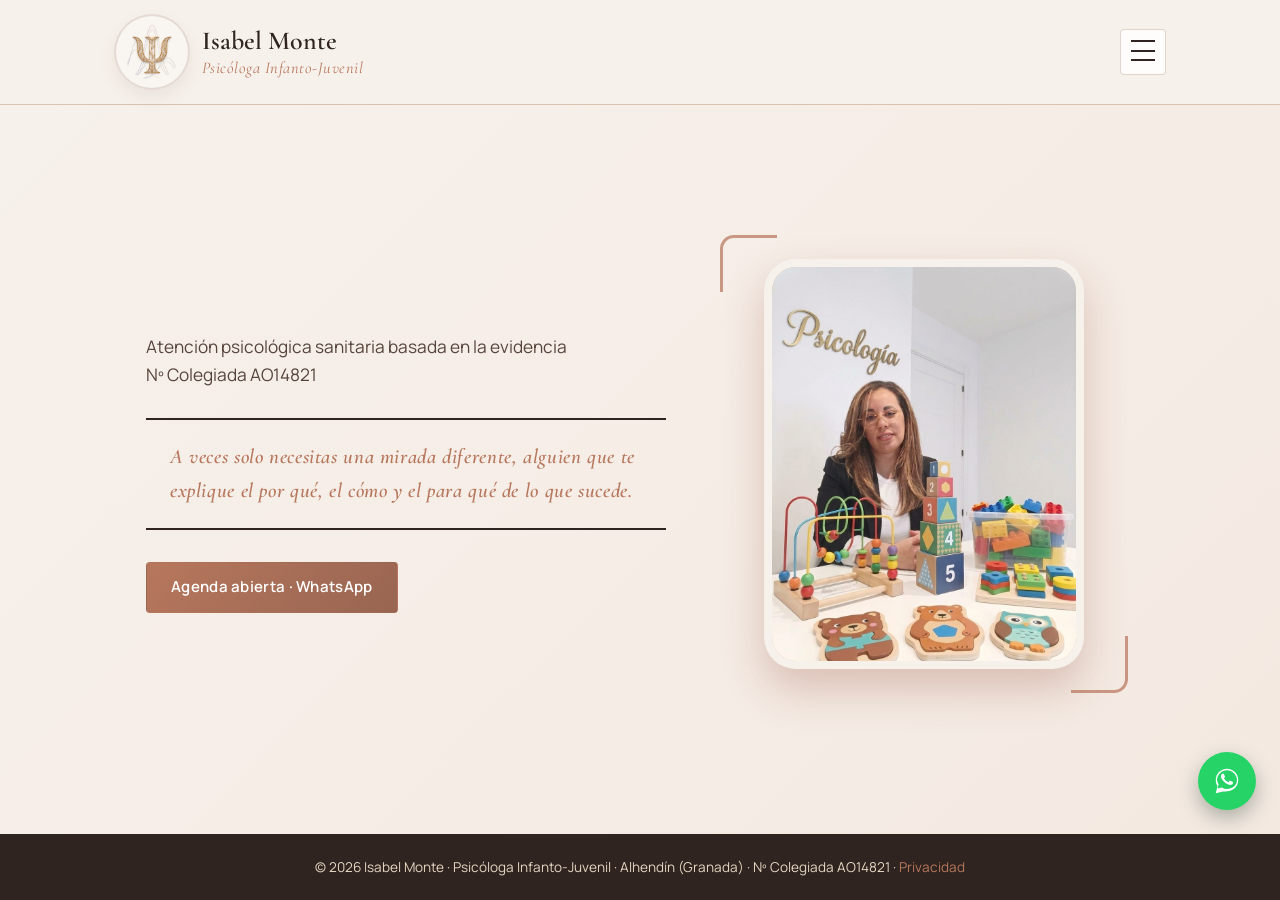
==== commit 92396d1e: "Add floating whastapp button and multilingual support" ====
--- a/index.html
+++ b/index.html
@@ -3,10 +3,10 @@
 <head>
 <meta charset="UTF-8">
 <meta name="viewport" content="width=device-width, initial-scale=1.0">
-<title>Isabel Monte | Psicóloga Infanto-Juvenil en Alhendín, Granada</title>
-<meta name="description" content="Isabel Monte, psicóloga infanto-juvenil en Alhendín (Granada). Atención psicológica sanitaria basada en la evidencia. Nº Colegiada AO14821. Presencial y online.">
-<meta property="og:title" content="Isabel Monte | Psicóloga Infanto-Juvenil">
-<meta property="og:description" content="Atención psicológica infanto-juvenil en Alhendín y sesiones online.">
+<title data-i18n="home.meta.title">Isabel Monte | Psicóloga Infanto-Juvenil en Alhendín, Granada</title>
+<meta name="description" content="Isabel Monte, psicóloga infanto-juvenil en Alhendín (Granada). Atención psicológica sanitaria basada en la evidencia. Nº Colegiada AO14821. Presencial y online." data-i18n-attr="content:home.meta.description">
+<meta property="og:title" content="Isabel Monte | Psicóloga Infanto-Juvenil" data-i18n-attr="content:home.meta.ogTitle">
+<meta property="og:description" content="Atención psicológica infanto-juvenil en Alhendín y sesiones online." data-i18n-attr="content:home.meta.ogDescription">
 <meta property="og:image" content="images/logo.png">
 <meta property="og:type" content="website">
 <link rel="icon" type="image/png" href="images/logo.png">
@@ -17,23 +17,28 @@
 <header class="site-header">
   <div class="container header-inner">
     <div class="brand-lockup">
-      <a href="#inicio" class="logo-badge" aria-label="Ir al inicio">
-        <img src="images/logo.png" alt="Isabel Monte Psicóloga" class="site-logo">
+      <a href="#inicio" class="logo-badge" aria-label="Ir al inicio" data-i18n-attr="aria-label:common.goHome">
+        <img src="images/logo.png" alt="Isabel Monte Psicóloga" class="site-logo" data-i18n-attr="alt:common.logoAlt">
       </a>
       <div class="brand-copy">
         <strong>Isabel Monte</strong>
-        <span>Psicóloga Infanto-Juvenil</span>
+        <span data-i18n="common.brandTagline">Psicóloga Infanto-Juvenil</span>
       </div>
     </div>
-    <nav class="main-nav">
-      <a href="#inicio" data-tooltip="Volvamos al inicio">Inicio</a>
-      <a href="pages/specialties.html" data-tooltip="Conoce mis especialidades">Especialidades</a>
-      <a href="pages/benefits.html" data-tooltip="Descubre cómo puede ayudar la terapia">Por qué la terapia</a>
-      <a href="pages/about-me.html" data-tooltip="Conoce un poco más sobre mí">Sobre mí</a>
-      <a href="pages/modality.html" data-tooltip="Presencial u online">Cómo trabajo</a>
-      <a href="pages/blog.html" data-tooltip="Ideas para cuidar el bienestar">Blog</a>
-      <a href="pages/contact.html" data-tooltip="Estoy aquí para escucharte">Contacto</a>
-      <a href="pages/contact.html" class="nav-panel-cta" data-tooltip="Damos el primer paso juntas">Pedir cita</a>
+    <nav class="main-nav">    
+      <div class="lang-switch" role="group" aria-label="Seleccionar idioma" data-i18n-attr="aria-label:common.langSelectLabel">
+        <button type="button" class="lang-btn" data-lang="es">ES</button>
+        <button type="button" class="lang-btn" data-lang="en">EN</button>
+        <button type="button" class="lang-btn" data-lang="ca">CA</button>
+      </div>
+      <a href="#inicio" data-tooltip="Volvamos al inicio" data-i18n="nav.home" data-i18n-attr="data-tooltip:nav.homeTooltip">Inicio</a>
+      <a href="pages/specialties.html" data-tooltip="Conoce mis especialidades" data-i18n="nav.specialties" data-i18n-attr="data-tooltip:nav.specialtiesTooltip">Especialidades</a>
+      <a href="pages/benefits.html" data-tooltip="Descubre cómo puede ayudar la terapia" data-i18n="nav.benefits" data-i18n-attr="data-tooltip:nav.benefitsTooltip">Por qué la terapia</a>
+      <a href="pages/about-me.html" data-tooltip="Conoce un poco más sobre mí" data-i18n="nav.aboutMe" data-i18n-attr="data-tooltip:nav.aboutMeTooltip">Sobre mí</a>
+      <a href="pages/modality.html" data-tooltip="Presencial u online" data-i18n="nav.modality" data-i18n-attr="data-tooltip:nav.modalityTooltip">Cómo trabajo</a>
+      <a href="pages/blog.html" data-tooltip="Ideas para cuidar el bienestar" data-i18n="nav.blog" data-i18n-attr="data-tooltip:nav.blogTooltip">Blog</a>
+      <a href="pages/contact.html" data-tooltip="Estoy aquí para escucharte" data-i18n="nav.contact" data-i18n-attr="data-tooltip:nav.contactTooltip">Contacto</a>
+      <a href="pages/contact.html" class="nav-panel-cta" data-tooltip="Damos el primer paso juntas" data-i18n="nav.cta" data-i18n-attr="data-tooltip:nav.ctaTooltip">Pedir cita</a>
     </nav>
     <button class="menu-toggle" type="button" aria-controls="mainMenu" aria-expanded="false" aria-label="Abrir menú">
       <span></span><span></span><span></span>
@@ -47,19 +52,19 @@
   <section id="inicio" class="hero">
     <div class="container hero-inner">
       <div class="hero-text">
-        <p class="hero-sanitary">Atención psicológica sanitaria basada en la evidencia<br>Nº Colegiada AO14821</p>
+        <p class="hero-sanitary" data-i18n-html="home.hero.sanitary">Atención psicológica sanitaria basada en la evidencia<br>Nº Colegiada AO14821</p>
 
-        <blockquote class="hero-quote">
+        <blockquote class="hero-quote" data-i18n="home.hero.quote">
           A veces solo necesitas una mirada diferente, alguien que te explique el por qué, el cómo y el para qué de lo que sucede.
         </blockquote>
 
         <div class="hero-actions">
-          <a href="https://wa.me/34614727300" target="_blank" rel="noopener" class="btn btn-primary has-tooltip" data-tooltip="Escríbeme y hablamos con calma">Agenda abierta · WhatsApp</a>
+          <a href="https://wa.me/34614727300" target="_blank" rel="noopener" class="btn btn-primary has-tooltip" data-tooltip="Escríbeme y hablamos con calma" data-i18n="home.hero.cta" data-i18n-attr="data-tooltip:home.hero.ctaTooltip">Agenda abierta · WhatsApp</a>
         </div>
       </div>
       <div class="hero-visual" aria-hidden="true">
         <div class="hero-circle">
-          <img src="images/isabel-foto-principal.jpg" alt="Isabel Monte, psicóloga infanto-juvenil">
+          <img src="images/isabel-foto-principal.jpg" alt="Isabel Monte, psicóloga infanto-juvenil" data-i18n-attr="alt:home.heroImgAlt">
         </div>
       </div>
     </div>
@@ -69,10 +74,11 @@
 
 <footer class="site-footer">
   <div class="container footer-inner">
-    <p>&copy; <span id="year"></span> Isabel Monte · Psicóloga Infanto-Juvenil · Alhendín (Granada) · Nº Colegiada AO14821 · <a href="privacy.html">Privacidad</a></p>
+    <p>&copy; <span id="year"></span> <span data-i18n-html="footer.lineRoot">Isabel Monte · Psicóloga Infanto-Juvenil · Alhendín (Granada) · Nº Colegiada AO14821 · <a href="privacy.html">Privacidad</a></span></p>
   </div>
 </footer>
 
+<script src="js/i18n.js"></script>
 <script>
   document.getElementById('year').textContent = new Date().getFullYear();
 
@@ -84,7 +90,7 @@
     mainNav.classList.remove('is-open');
     menuBackdrop.classList.remove('is-visible');
     menuToggle.setAttribute('aria-expanded', 'false');
-    menuToggle.setAttribute('aria-label', 'Abrir menú');
+    menuToggle.setAttribute('aria-label', i18nText('common.menuOpen'));
     document.body.classList.remove('menu-open');
   }
 
@@ -92,7 +98,7 @@
     const isOpen = mainNav.classList.toggle('is-open');
     menuBackdrop.classList.toggle('is-visible', isOpen);
     menuToggle.setAttribute('aria-expanded', String(isOpen));
-    menuToggle.setAttribute('aria-label', isOpen ? 'Cerrar menú' : 'Abrir menú');
+    menuToggle.setAttribute('aria-label', isOpen ? i18nText('common.menuClose') : i18nText('common.menuOpen'));
     document.body.classList.toggle('menu-open', isOpen);
   });
 
@@ -103,5 +109,12 @@
   });
 </script>
 
+<a href="https://wa.me/34614727300" class="whatsapp-float" target="_blank" rel="noopener" aria-label="Contactar por WhatsApp" data-i18n-attr="aria-label:common.whatsappAria">
+  <span class="whatsapp-tooltip" data-i18n="whatsapp.tooltip">¡Hola, soy Isabel! ¿Hablamos?</span>
+  <svg viewBox="0 0 32 32" xmlns="http://www.w3.org/2000/svg" aria-hidden="true">
+    <path d="M16.001 3C9.373 3 4 8.373 4 15c0 2.362.687 4.564 1.874 6.418L4 29l7.77-1.84A11.94 11.94 0 0 0 16 27c6.627 0 12-5.373 12-12S22.628 3 16.001 3zm0 21.6c-1.86 0-3.59-.51-5.08-1.4l-.364-.217-4.61 1.092 1.108-4.49-.238-.377A9.56 9.56 0 0 1 5.4 15c0-5.85 4.75-10.6 10.6-10.6S26.6 9.15 26.6 15 21.85 24.6 16.001 24.6zm5.78-7.93c-.317-.159-1.874-.925-2.164-1.03-.29-.106-.502-.159-.713.16-.212.317-.82 1.03-1.005 1.24-.185.212-.37.238-.687.08-.317-.16-1.336-.492-2.545-1.57-.94-.838-1.575-1.874-1.76-2.19-.185-.318-.02-.49.14-.649.144-.144.318-.37.476-.556.159-.185.212-.318.318-.53.106-.212.053-.397-.026-.556-.08-.16-.713-1.719-.978-2.354-.257-.617-.518-.534-.713-.544l-.607-.011c-.212 0-.556.08-.847.397-.29.318-1.11 1.084-1.11 2.644 0 1.56 1.137 3.067 1.296 3.279.159.212 2.24 3.42 5.43 4.797.759.328 1.35.524 1.812.671.762.243 1.454.209 2.002.127.611-.091 1.874-.766 2.138-1.505.264-.74.264-1.373.185-1.505-.08-.132-.29-.212-.607-.37z"/>
+  </svg>
+</a>
+
 </body>
 </html>
--- a/styles.css
+++ b/styles.css
@@ -37,22 +37,20 @@
   background-color: var(--color-bg);
   line-height: 1.65;
   overflow-x: hidden;
-}
-
-body::before {
-  content: "";
-  position: fixed;
-  inset: 0;
-  z-index: 0;
-  pointer-events: none;
-  opacity: 0.95;
-  background-image:
-    repeating-radial-gradient(ellipse 520px 250px at -8% 18%, transparent 0 62px, rgba(183, 119, 93, 0.2) 63px 65px, transparent 66px 100%),
-    repeating-radial-gradient(ellipse 620px 300px at 108% 58%, transparent 0 78px, rgba(110, 127, 94, 0.18) 79px 81px, transparent 82px 100%),
-    radial-gradient(ellipse 500px 230px at 18% 94%, transparent 0 70%, rgba(152, 101, 81, 0.16) 70.3% 71%, transparent 71.4%);
+  display: flex;
+  flex-direction: column;
+  min-height: 100svh;
 }
 
 header, main, footer { position: relative; z-index: 1; }
+
+header, footer { flex: 0 0 auto; }
+
+main {
+  flex: 1 0 auto;
+  display: flex;
+  flex-direction: column;
+}
 
 h1, h2, h3 {
   font-family: var(--font-heading);
@@ -78,29 +76,6 @@
   isolation: isolate;
   scroll-margin-top: var(--anchor-offset);
   overflow: hidden;
-}
-
-section:not(.hero)::after {
-  content: "";
-  position: absolute;
-  top: 12%;
-  right: -110px;
-  z-index: 0;
-  width: 430px;
-  height: 430px;
-  pointer-events: none;
-  opacity: 0.16;
-  background-image: url("images/logo-symbol.png");
-  background-repeat: no-repeat;
-  background-position: center;
-  background-size: contain;
-  mix-blend-mode: multiply;
-}
-
-section:nth-of-type(even)::after {
-  right: auto;
-  left: -110px;
-  transform: scaleX(-1);
 }
 
 section > .container { position: relative; z-index: 1; }
@@ -332,6 +307,7 @@
   margin-top: 22px;
   padding: 13px 16px !important;
   border: 0 !important;
+  border-radius: 4px;
   background: var(--color-terracotta);
   color: #fff !important;
   text-align: center;
@@ -379,39 +355,11 @@
 .hero {
   position: relative;
   overflow: hidden;
-  min-height: calc(100svh - var(--anchor-offset));
+  flex: 1 0 auto;
   padding: 80px 0 90px;
   background: linear-gradient(135deg, rgba(247, 241, 235, 0.94) 0%, rgba(243, 232, 224, 0.9) 100%);
   display: flex;
   align-items: center;
-}
-
-.hero::after {
-  content: "";
-  position: absolute;
-  top: 50%;
-  right: -150px;
-  width: 520px;
-  height: 520px;
-  transform: translateY(-50%);
-  pointer-events: none;
-  opacity: 0.13;
-  background: url("images/logo-symbol.png") center / contain no-repeat;
-  mix-blend-mode: multiply;
-}
-
-.hero::before {
-  content: "";
-  position: absolute;
-  top: 36%;
-  left: -150px;
-  width: 520px;
-  height: 520px;
-  transform: translateY(-50%) scaleX(-1);
-  pointer-events: none;
-  opacity: 0.1;
-  background: url("images/logo-symbol.png") center / contain no-repeat;
-  mix-blend-mode: multiply;
 }
 
 .hero-inner {
@@ -457,9 +405,12 @@
   padding: 20px 24px;
   border-top: 2px solid var(--color-brown-dark);
   border-bottom: 2px solid var(--color-brown-dark);
+  font-family: var(--font-heading);
+  font-style: italic;
   font-weight: 600;
-  font-size: 1.2rem;
-  color: var(--color-brown-dark);
+  font-size: 1.3rem;
+  color: var(--color-terracotta);
+  letter-spacing: 0.03em;
   max-width: 520px;
 }
 
@@ -924,16 +875,11 @@
 @media (max-width: 599px) {
   .container { padding-left: 16px; padding-right: 16px; }
 
-  .hero {
-    min-height: calc(100svh - var(--anchor-offset));
-  }
-
   .hero-inner { width: 100%; min-width: 0; }
   .hero-sanitary { font-size: 1rem; }
   .hero-quote { font-size: 1.08rem; padding: 18px 20px; }
   .hero-visual { width: min(280px, 100%); height: 350px; flex-basis: auto; }
   .hero-circle { width: min(260px, 100%); height: 308px; }
-  .hero::before { display: none; }
 }
 
 @media (min-width: 600px) and (max-width: 768px) {
@@ -982,3 +928,94 @@
   .hero-visual { width: 420px !important; height: 470px !important; flex-basis: 420px !important; }
   .hero-circle { width: 320px !important; height: 410px !important; }
 }
+
+/* ---------- WhatsApp flotante ---------- */
+.whatsapp-float {
+  position: fixed;
+  right: 24px;
+  bottom: 90px;
+  z-index: 200;
+  display: flex;
+  align-items: center;
+  justify-content: center;
+  width: 58px;
+  height: 58px;
+  border-radius: 50%;
+  background-color: #25d366;
+  box-shadow: 0 8px 20px rgba(37, 63, 45, 0.35);
+  transition: transform 0.2s ease, box-shadow 0.2s ease;
+}
+
+.whatsapp-float:hover,
+.whatsapp-float:focus-visible {
+  transform: scale(1.08);
+  box-shadow: 0 10px 26px rgba(37, 63, 45, 0.4);
+  text-decoration: none;
+}
+
+.whatsapp-float svg {
+  width: 30px;
+  height: 30px;
+  fill: #fff;
+}
+
+.whatsapp-tooltip {
+  position: absolute;
+  right: calc(100% + 14px);
+  top: 50%;
+  transform: translateY(-50%) translateX(8px);
+  white-space: nowrap;
+  background: var(--color-cream);
+  color: var(--color-brown-dark);
+  padding: 10px 18px;
+  border-radius: 999px;
+  box-shadow: 0 8px 20px rgba(63, 42, 34, 0.14);
+  font-family: var(--font-body);
+  font-size: 0.92rem;
+  font-weight: 600;
+  opacity: 0;
+  pointer-events: none;
+  transition: opacity 0.2s ease, transform 0.2s ease;
+}
+
+.whatsapp-float:hover .whatsapp-tooltip,
+.whatsapp-float:focus-visible .whatsapp-tooltip {
+  opacity: 1;
+  transform: translateY(-50%) translateX(0);
+}
+
+@media (max-width: 599px) {
+  .whatsapp-float { right: 16px; bottom: 80px; width: 52px; height: 52px; }
+  .whatsapp-float svg { width: 27px; height: 27px; }
+  .whatsapp-tooltip { font-size: 0.82rem; padding: 8px 14px; right: calc(100% + 10px); }
+}
+
+/* ---------- Selector de idioma ---------- */
+.lang-switch {
+  display: flex;
+  gap: 8px;
+  margin-bottom: 18px;
+}
+
+.lang-btn {
+  flex: 1 1 auto;
+  padding: 8px 0;
+  border: 1px solid rgba(152, 101, 81, 0.28);
+  border-radius: 4px;
+  background: transparent;
+  color: var(--color-brown-dark);
+  font-family: var(--font-body);
+  font-size: 0.82rem;
+  font-weight: 700;
+  letter-spacing: 0.04em;
+  cursor: pointer;
+  transition: background-color 0.2s ease, color 0.2s ease, border-color 0.2s ease;
+}
+
+.lang-btn:hover { border-color: var(--color-terracotta); color: var(--color-terracotta); }
+
+.lang-btn.is-active {
+  background: var(--color-terracotta);
+  border-color: var(--color-terracotta);
+  color: #fff;
+}
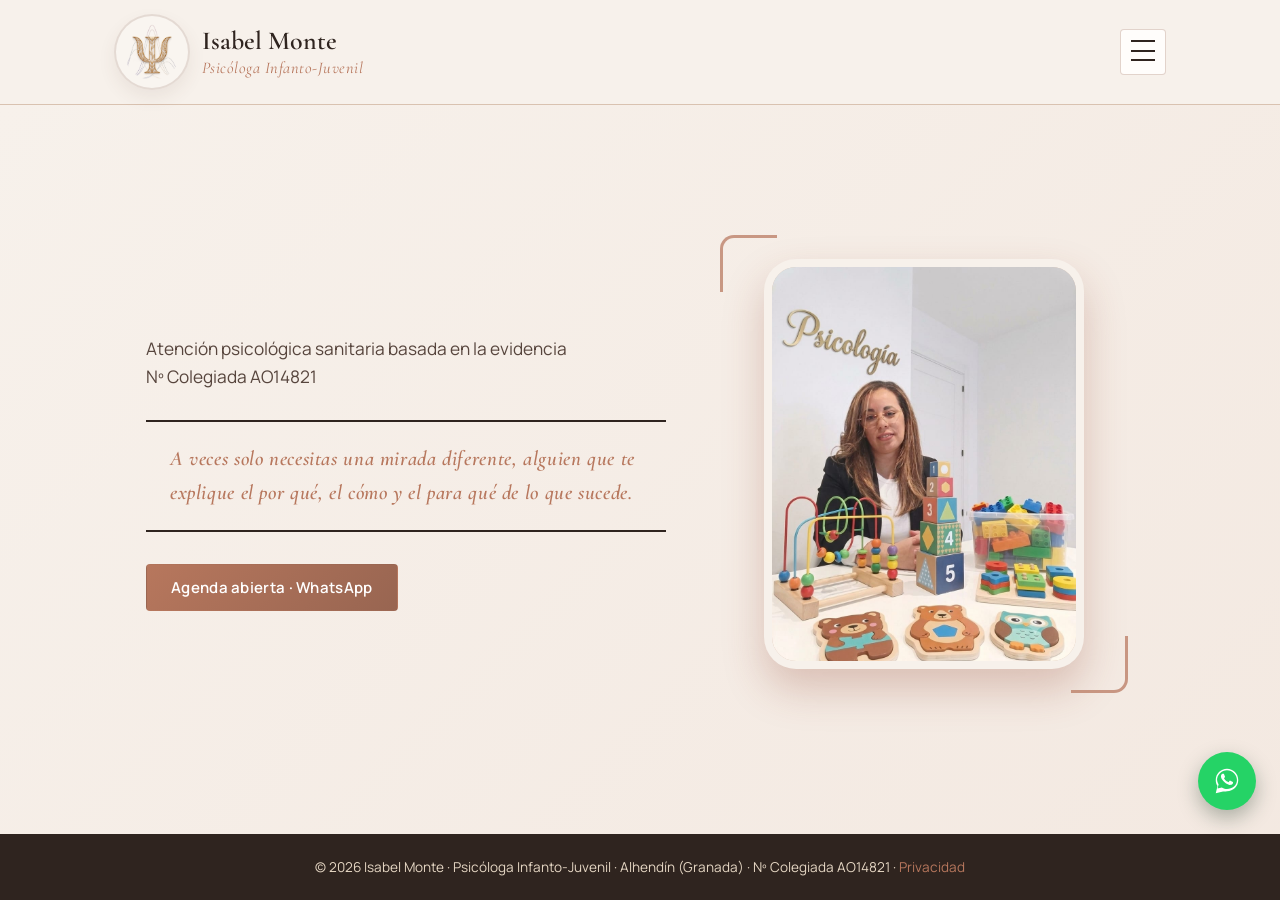
==== commit 2b1650d7: "convert WhatsApp links to buttons" ====
--- a/index.html
+++ b/index.html
@@ -56,10 +56,16 @@
 
         <blockquote class="hero-quote" data-i18n="home.hero.quote">
           A veces solo necesitas una mirada diferente, alguien que te explique el por qué, el cómo y el para qué de lo que sucede.
-        </blockquote>
-
+        </blockquote>        
         <div class="hero-actions">
-          <a href="https://wa.me/34614727300" target="_blank" rel="noopener" class="btn btn-primary has-tooltip" data-tooltip="Escríbeme y hablamos con calma" data-i18n="home.hero.cta" data-i18n-attr="data-tooltip:home.hero.ctaTooltip">Agenda abierta · WhatsApp</a>
+          <button
+            type="button"
+            class="btn btn-primary has-tooltip"
+            data-tooltip="Escríbeme y hablamos con calma"
+            data-i18n="home.hero.cta"
+            data-i18n-attr="data-tooltip:home.hero.ctaTooltip"
+            onclick="openWhatsApp()"> Agenda abierta · WhatsApp
+          </button>
         </div>
       </div>
       <div class="hero-visual" aria-hidden="true">
@@ -109,12 +115,28 @@
   });
 </script>
 
-<a href="https://wa.me/34614727300" class="whatsapp-float" target="_blank" rel="noopener" aria-label="Contactar por WhatsApp" data-i18n-attr="aria-label:common.whatsappAria">
+<!-- <a href="https://wa.me/34614727300" class="whatsapp-float" target="_blank" rel="noopener" aria-label="Contactar por WhatsApp" data-i18n-attr="aria-label:common.whatsappAria">
   <span class="whatsapp-tooltip" data-i18n="whatsapp.tooltip">¡Hola, soy Isabel! ¿Hablamos?</span>
   <svg viewBox="0 0 32 32" xmlns="http://www.w3.org/2000/svg" aria-hidden="true">
     <path d="M16.001 3C9.373 3 4 8.373 4 15c0 2.362.687 4.564 1.874 6.418L4 29l7.77-1.84A11.94 11.94 0 0 0 16 27c6.627 0 12-5.373 12-12S22.628 3 16.001 3zm0 21.6c-1.86 0-3.59-.51-5.08-1.4l-.364-.217-4.61 1.092 1.108-4.49-.238-.377A9.56 9.56 0 0 1 5.4 15c0-5.85 4.75-10.6 10.6-10.6S26.6 9.15 26.6 15 21.85 24.6 16.001 24.6zm5.78-7.93c-.317-.159-1.874-.925-2.164-1.03-.29-.106-.502-.159-.713.16-.212.317-.82 1.03-1.005 1.24-.185.212-.37.238-.687.08-.317-.16-1.336-.492-2.545-1.57-.94-.838-1.575-1.874-1.76-2.19-.185-.318-.02-.49.14-.649.144-.144.318-.37.476-.556.159-.185.212-.318.318-.53.106-.212.053-.397-.026-.556-.08-.16-.713-1.719-.978-2.354-.257-.617-.518-.534-.713-.544l-.607-.011c-.212 0-.556.08-.847.397-.29.318-1.11 1.084-1.11 2.644 0 1.56 1.137 3.067 1.296 3.279.159.212 2.24 3.42 5.43 4.797.759.328 1.35.524 1.812.671.762.243 1.454.209 2.002.127.611-.091 1.874-.766 2.138-1.505.264-.74.264-1.373.185-1.505-.08-.132-.29-.212-.607-.37z"/>
   </svg>
-</a>
+</a> -->
+
+<button
+  type="button"
+  class="whatsapp-float"
+  onclick="openWhatsApp()"
+  aria-label="Contactar por WhatsApp"
+  data-i18n-attr="aria-label:common.whatsappAria"
+>
+  <span class="whatsapp-tooltip" data-i18n="whatsapp.tooltip">
+    ¡Hola, soy Isabel! ¿Hablamos?
+  </span>
+
+  <svg viewBox="0 0 32 32" xmlns="http://www.w3.org/2000/svg" aria-hidden="true">
+    <path d="M16.001 3C9.373 3 4 8.373 4 15c0 2.362.687 4.564 1.874 6.418L4 29l7.77-1.84A11.94 11.94 0 0 0 16 27c6.627 0 12-5.373 12-12S22.628 3 16.001 3zm0 21.6c-1.86 0-3.59-.51-5.08-1.4l-.364-.217-4.61 1.092 1.108-4.49-.238-.377A9.56 9.56 0 0 1 5.4 15c0-5.85 4.75-10.6 10.6-10.6S26.6 9.15 26.6 15 21.85 24.6 16.001 24.6zm5.78-7.93c-.317-.159-1.874-.925-2.164-1.03-.29-.106-.502-.159-.713.16-.212.317-.82 1.03-1.005 1.24-.185.212-.37.238-.687.08-.317-.16-1.336-.492-2.545-1.57-.94-.838-1.575-1.874-1.76-2.19-.185-.318-.02-.49.14-.649.144-.144.318-.37.476-.556.159-.185.212-.318.318-.53.106-.212.053-.397-.026-.556-.08-.16-.713-1.719-.978-2.354-.257-.617-.518-.534-.713-.544l-.607-.011c-.212 0-.556.08-.847.397-.29.318-1.11 1.084-1.11 2.644 0 1.56 1.137 3.067 1.296 3.279.159.212 2.24 3.42 5.43 4.797.759.328 1.35.524 1.812.671.762.243 1.454.209 2.002.127.611-.091 1.874-.766 2.138-1.505.264-.74.264-1.373.185-1.505-.08-.132-.29-.212-.607-.37z"/>
+  </svg>
+</button>
 
 </body>
 </html>
--- a/styles.css
+++ b/styles.css
@@ -990,6 +990,12 @@
   .whatsapp-tooltip { font-size: 0.82rem; padding: 8px 14px; right: calc(100% + 10px); }
 }
 
+.whatsapp-float {
+  border: none;
+  font: inherit;
+  cursor: pointer;
+}
+
 /* ---------- Selector de idioma ---------- */
 .lang-switch {
   display: flex;
@@ -1018,4 +1024,4 @@
   background: var(--color-terracotta);
   border-color: var(--color-terracotta);
   color: #fff;
-}
+}
